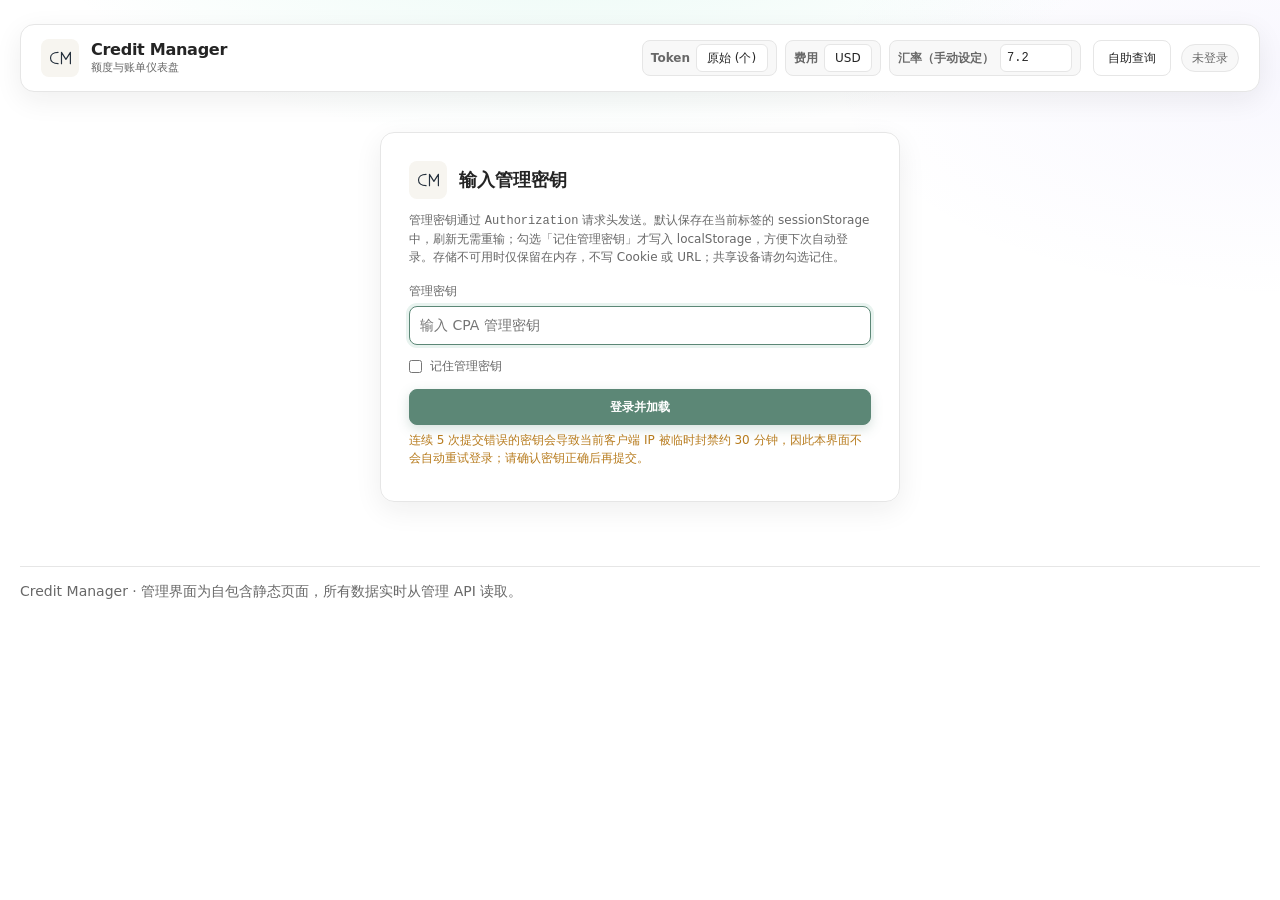
==== internal/web/assets/index.html @ 31e60fa8 "fix(web): clarify session persistence and management key prompt" ====
<!doctype html>
<html lang="zh-CN" data-theme="auto" data-palette="white">
<head>
<meta charset="utf-8">
<meta name="viewport" content="width=device-width, initial-scale=1">
<meta name="referrer" content="no-referrer">
<meta name="robots" content="noindex">
<title>信用管理 · Credit Manager</title>
<script>
// Boot shim: runs before first paint. Applies the CPA theme early (no white flash
// in dark mode), reads CPA cli-proxy-theme and respects prefers-color-scheme.
(function () {
  var root = document.documentElement;
  function stored(key, field) {
    var raw = '';
    try { raw = localStorage.getItem(key) || ''; } catch (_) { return ''; }
    try {
      var parsed = JSON.parse(raw);
      return parsed && typeof parsed === 'object' ? ((parsed.state || parsed)[field] || '') : parsed;
    } catch (_) { return raw; }
  }
  try {
    var theme = String(stored('cli-proxy-theme', 'theme') || 'auto').toLowerCase();
    if (['auto', 'white', 'light', 'dark'].indexOf(theme) < 0) theme = 'auto';
    var dark = window.matchMedia && window.matchMedia('(prefers-color-scheme: dark)').matches;
    root.setAttribute('data-theme', theme);
    root.setAttribute('data-palette', theme === 'auto' ? (dark ? 'dark' : 'white') : theme);
  } catch (_) {}
})();
</script>
<link rel="stylesheet" href="./style.css">
</head>
<body>
<div id="app" class="app">

  <header class="topbar">
    <div class="brand">
      <span class="brand-mark" aria-hidden="true">
        <svg viewBox="0 0 512 512"><rect width="512" height="512" rx="72" fill="#F7F5F0"/><g fill="none" stroke="#26313D" stroke-linecap="round" stroke-linejoin="round" stroke-width="16"><path d="M230 180c-63 0-102 32-102 76s39 76 102 76"/><path d="M276 332V180l60 94 60-94v152"/></g></svg>
      </span>
      <div class="brand-text">
        <span class="brand-title">Credit Manager</span>
        <span class="brand-sub">额度与账单仪表盘</span>
      </div>
    </div>
    <div class="topbar-controls">
      <div class="unit-controls" role="group" aria-label="显示单位与汇率">
        <div class="unit-switch" role="group" aria-label="Token 显示单位">
          <label for="token-unit" class="unit-switch-label">Token</label>
          <select id="token-unit" aria-label="Token 显示单位">
            <option value="raw" selected>原始 (个)</option>
            <option value="k">千 (k)</option>
            <option value="wan">万</option>
            <option value="m">百万 (m)</option>
          </select>
        </div>
        <div class="unit-switch" role="group" aria-label="费用显示货币">
          <label for="currency-unit" class="unit-switch-label">费用</label>
          <select id="currency-unit" aria-label="费用显示货币">
            <option value="USD" selected>USD</option>
            <option value="CNY">CNY</option>
          </select>
        </div>
        <div class="rate-field" id="currency-rate-wrap">
          <label for="currency-rate" class="rate-label">汇率（手动设定）</label>
          <input id="currency-rate" type="number" min="0.0001" step="0.0001" value="7.2" placeholder="7.2" aria-label="美元兑人民币汇率（手动设定）">
        </div>
      </div>
      <div class="topbar-actions">
        <a href="./lookup.html" class="btn btn-ghost" id="lookup-link">自助查询</a>
        <span id="session-status" class="session-status" role="status">未登录</span>
        <button id="logout-button" class="btn btn-ghost" type="button" hidden>清除密钥</button>
      </div>
    </div>
  </header>

  <section id="login-view" class="login-view" aria-labelledby="login-title">
    <div class="login-card">
      <div class="login-brand-header">
        <span class="brand-mark login-mark" aria-hidden="true">
          <svg viewBox="0 0 512 512"><rect width="512" height="512" rx="72" fill="#F7F5F0"/><g fill="none" stroke="#26313D" stroke-linecap="round" stroke-linejoin="round" stroke-width="16"><path d="M230 180c-63 0-102 32-102 76s39 76 102 76"/><path d="M276 332V180l60 94 60-94v152"/></g></svg>
        </span>
        <h2 id="login-title">输入管理密钥</h2>
      </div>
      <p class="hint">
        管理密钥通过 <code>Authorization</code> 请求头发送。默认保存在当前标签的 sessionStorage 中，刷新无需重输；勾选「记住管理密钥」才写入 localStorage，方便下次自动登录。存储不可用时仅保留在内存，不写 Cookie 或 URL；共享设备请勿勾选记住。
      </p>
      <form id="login-form" class="login-form" method="post" autocomplete="off" novalidate>
        <div class="field">
          <label for="management-key">管理密钥</label>
          <input id="management-key" name="management-key" type="password" autocomplete="off"
                 spellcheck="false" autocapitalize="off" required placeholder="输入 CPA 管理密钥">
        </div>
        <div class="field remember-field">
          <label for="remember-management-key" class="remember-label">
            <input id="remember-management-key" name="remember-management-key" type="checkbox">
            <span>记住管理密钥</span>
          </label>
        </div>
        <button id="login-button" class="btn btn-primary" type="submit">登录并加载</button>
      </form>
      <p id="login-error" class="inline-error" role="alert" hidden></p>
      <p class="hint hint-warn">
        连续 5 次提交错误的密钥会导致当前客户端 IP 被临时封禁约 30 分钟，因此本界面不会自动重试登录；请确认密钥正确后再提交。
      </p>
    </div>
  </section>

  <div id="main-view" hidden>

    <nav class="tabs" id="tabs" role="tablist" aria-label="管理功能">
      <button class="tab" type="button" role="tab" id="tab-usage" data-tab="usage" aria-controls="panel-usage" aria-selected="true" tabindex="0">使用统计</button>
      <button class="tab" type="button" role="tab" id="tab-keys" data-tab="keys" aria-controls="panel-keys" aria-selected="false" tabindex="-1">客户端 Key</button>
      <button class="tab" type="button" role="tab" id="tab-prices" data-tab="prices" aria-controls="panel-prices" aria-selected="false" tabindex="-1">价格规则</button>
      <button class="tab" type="button" role="tab" id="tab-credentials" data-tab="credentials" aria-controls="panel-credentials" aria-selected="false" tabindex="-1">上游凭据与额度</button>
      <button class="tab" type="button" role="tab" id="tab-health" data-tab="health" aria-controls="panel-health" aria-selected="false" tabindex="-1">运行状态</button>
    </nav>

    <main class="panels">

      <section id="panel-usage" class="panel" role="tabpanel" aria-labelledby="tab-usage" tabindex="0">
        <form id="usage-filters" class="filter-bar" autocomplete="off">
          <div class="field">
            <label for="usage-from">开始时间</label>
            <input id="usage-from" type="datetime-local">
          </div>
          <div class="field">
            <label for="usage-to">结束时间</label>
            <input id="usage-to" type="datetime-local">
          </div>
          <div class="field">
            <label for="usage-quick">快捷范围</label>
            <select id="usage-quick">
              <option value="">自定义</option>
              <option value="1h">最近 1 小时</option>
              <option value="24h" selected>最近 24 小时</option>
              <option value="7d">最近 7 天</option>
              <option value="30d">最近 30 天</option>
            </select>
          </div>
          <div class="field">
            <label for="usage-key">客户端 Key</label>
            <select id="usage-key"><option value="">全部</option></select>
          </div>
          <div class="field">
            <label for="usage-model">模型</label>
            <input id="usage-model" type="text" placeholder="精确模型名" spellcheck="false">
          </div>
          <div class="field">
            <label for="usage-provider">上游 Provider</label>
            <input id="usage-provider" type="text" spellcheck="false">
          </div>
          <div class="field">
            <label for="usage-auth">上游凭据 (auth_id)</label>
            <input id="usage-auth" type="text" spellcheck="false">
          </div>
          <div class="field">
            <label for="usage-result">结果</label>
            <select id="usage-result">
              <option value="">全部</option>
              <option value="succeeded">成功（已结算）</option>
              <option value="failed">失败</option>
              <option value="rejected">拒绝</option>
              <option value="canceled">取消</option>
              <option value="active">仅进行中</option>
              <option value="pending">未结算（进行中或待定）</option>
            </select>
          </div>
          <div class="field">
            <label for="usage-search">关键词</label>
            <input id="usage-search" type="search" placeholder="ID / trace / 模型等" spellcheck="false">
          </div>
          <div class="field">
            <label for="usage-bucket">趋势粒度</label>
            <select id="usage-bucket">
              <option value="day" selected>按天</option>
              <option value="hour">按小时</option>
              <option value="month">按月</option>
            </select>
          </div>
          <div class="field">
            <label for="usage-page-size">每页条数</label>
            <select id="usage-page-size">
              <option value="20" selected>20</option>
              <option value="50">50</option>
              <option value="100">100</option>
            </select>
          </div>
          <div class="filter-actions">
            <button id="usage-apply" class="btn btn-primary" type="submit">查询</button>
            <button id="usage-reset" class="btn btn-ghost" type="button">重置</button>
          </div>
        </form>

        <p id="usage-status" class="status-line" role="status"></p>
        <div id="usage-error" class="error-box" role="alert" hidden></div>

        <div id="usage-summary" class="card-grid" aria-label="汇总"></div>
        <p id="usage-quality-note" class="note"></p>

        <div class="usage-charts-grid">
          <section class="card chart-card chart-card-requests" aria-labelledby="usage-chart-title">
            <div class="card-head">
              <h3 id="usage-chart-title">请求与执行趋势</h3>
              <div id="usage-legend" class="legend"></div>
            </div>
            <div id="usage-chart" class="chart"></div>
          </section>

          <section class="card chart-card chart-card-tokens" aria-labelledby="usage-token-chart-title">
            <div class="card-head">
              <h3 id="usage-token-chart-title">Token 趋势</h3>
              <div id="usage-token-legend" class="legend"></div>
            </div>
            <div id="usage-token-chart" class="chart"></div>
          </section>

          <section class="card chart-card chart-card-cost" aria-labelledby="usage-cost-chart-title">
            <div class="card-head">
              <h3 id="usage-cost-chart-title">费用趋势</h3>
              <div id="usage-cost-legend" class="legend"></div>
            </div>
            <div id="usage-cost-chart" class="chart"></div>
          </section>
        </div>

        <section class="card" aria-labelledby="usage-items-title">
          <div class="card-head">
            <h3 id="usage-items-title">请求明细</h3>
            <span id="usage-total" class="muted"></span>
          </div>
          <p id="usage-retention" class="note"></p>
          <div id="usage-items"></div>
          <div id="usage-pagination" class="pagination"></div>
        </section>
      </section>

      <section id="panel-keys" class="panel" role="tabpanel" aria-labelledby="tab-keys" tabindex="0" hidden>
        <div class="toolbar">
          <button id="keys-create" class="btn btn-primary" type="button">新建 Key</button>
          <button id="keys-refresh" class="btn btn-ghost" type="button">刷新</button>
        </div>
        <p id="keys-status" class="status-line" role="status"></p>
        <div id="keys-error" class="error-box" role="alert" hidden></div>
        <div id="keys-list"></div>
      </section>

      <section id="panel-prices" class="panel" role="tabpanel" aria-labelledby="tab-prices" tabindex="0" hidden>
        <div class="toolbar">
          <button id="prices-create" class="btn btn-primary" type="button">新增价格</button>
          <button id="prices-refresh" class="btn btn-ghost" type="button">刷新</button>
        </div>
        <p class="hint">
          价格一律以「微美元 / 每 100 万 tokens」的整数保存（1 USD = 1,000,000 微美元），界面同时给出等值美元换算供核对，不做浮点换算。
        </p>
        <p id="prices-status" class="status-line" role="status"></p>
        <div id="prices-error" class="error-box" role="alert" hidden></div>
        <div id="prices-list"></div>
      </section>

      <section id="panel-credentials" class="panel" role="tabpanel" aria-labelledby="tab-credentials" tabindex="0" hidden>
        <div class="toolbar">
          <button id="credentials-refresh" class="btn btn-primary" type="button">刷新凭据列表</button>
        </div>
        <p class="hint">
          本页只读取 CPA 的凭据列表与插件额度接口，不修改上游凭据、不导入原生密钥、不发起 OAuth 流程。
          额度是否可用完全取决于每个凭据自身上报的能力，未上报时如实显示为不支持。
        </p>
        <p id="credentials-status" class="status-line" role="status"></p>
        <div id="credentials-error" class="error-box" role="alert" hidden></div>
        <div id="credentials-list"></div>
      </section>

      <section id="panel-health" class="panel" role="tabpanel" aria-labelledby="tab-health" tabindex="0" hidden>
        <div class="toolbar">
          <button id="health-refresh" class="btn btn-primary" type="button">刷新状态</button>
        </div>
        <p id="health-status" class="status-line" role="status"></p>
        <div id="health-error" class="error-box" role="alert" hidden></div>
        <div id="health-cards" class="card-grid"></div>
        <section class="card" aria-labelledby="health-extra-title">
          <div class="card-head">
            <h3 id="health-extra-title">其他字段</h3>
          </div>
          <div id="health-extra"></div>
        </section>
      </section>

    </main>
  </div>

  <footer class="footer">
    <span class="muted">Credit Manager · 管理界面为自包含静态页面，所有数据实时从管理 API 读取。</span>
  </footer>

  <div id="modal-root" class="modal-root" hidden></div>
  <div id="toast-root" class="toast-root" role="status" aria-live="polite"></div>
</div>
<script src="./vendor/echarts-5.6.0.min.js"></script>
<script src="./charts.js"></script>
<script src="./numbers.js"></script>
<script src="./app.js" defer></script>
</body>
</html>
---- internal/web/assets/style.css ----
/* credit-manager CPA 兼容管理界面样式：自包含纯 CSS，无外部 CDN，无 emoji。 */

:root {
  color-scheme: light;
  --bg: #ffffff;
  --panel: #ffffff;
  --panel-2: #f8f8f8;
  --card-bg: rgba(255, 255, 255, .94);
  --control: #ffffff;
  --control-hover: #ffffff;
  --table-head: #f7f7f7;
  --line: #e6e6e6;
  --text: #242424;
  --muted: #686868;
  --table-text: #282828;
  --table-muted: #5f5f5f;
  --accent: #5c8776;
  --accent-soft: #e8f3ef;
  --accent-2: #8274c9;
  --purple-soft: #f0edfa;
  --warn: #b77b1d;
  --danger: #c15b52;
  --ok: #4d9475;
  --shadow: 0 8px 28px rgba(30, 30, 30, .07);
  --radius: 10px;
  --gap: 14px;
  --mono: ui-monospace, SFMono-Regular, "SF Mono", Menlo, Consolas, "Liberation Mono", monospace;
  font-family: -apple-system, BlinkMacSystemFont, "Segoe UI", "Noto Sans SC", "PingFang SC", system-ui, sans-serif;
}

html[data-palette="white"] {
  color-scheme: light;
  --bg: #ffffff;
  --panel: #ffffff;
  --panel-2: #f8f8f8;
  --card-bg: rgba(255, 255, 255, .94);
  --control: #ffffff;
  --control-hover: #ffffff;
  --table-head: #f7f7f7;
  --line: #e6e6e6;
  --text: #242424;
  --muted: #686868;
  --table-text: #282828;
  --table-muted: #5f5f5f;
  --accent: #5c8776;
  --accent-soft: #e8f3ef;
  --accent-2: #8274c9;
  --purple-soft: #f0edfa;
  --warn: #b77b1d;
  --danger: #c15b52;
  --ok: #4d9475;
  --shadow: 0 8px 28px rgba(30, 30, 30, .07);
}

html[data-palette="light"] {
  color-scheme: light;
  --bg: #f0eee8;
  --panel: #fffdf9;
  --panel-2: #f6f4ee;
  --card-bg: rgba(255, 253, 249, .92);
  --control: #fffdf9;
  --control-hover: #ffffff;
  --table-head: #f6f4ee;
  --line: #e3e1db;
  --text: #2d2a26;
  --muted: #6d6760;
  --table-text: #2d2a26;
  --table-muted: #6d6760;
  --accent: #8b8680;
  --accent-soft: #ebe8e1;
  --accent-2: #8573bd;
  --purple-soft: #eeebf5;
  --warn: #d97706;
  --danger: #c65746;
  --ok: #168b63;
  --shadow: 0 10px 24px rgba(70, 63, 55, .09);
}

html[data-palette="dark"] {
  color-scheme: dark;
  --bg: #151412;
  --panel: #1d1b18;
  --panel-2: #25221f;
  --card-bg: rgba(29, 27, 24, .96);
  --control: #25221f;
  --control-hover: #302d29;
  --table-head: #282521;
  --line: #3a3530;
  --text: #f6f4f1;
  --muted: #b6afa3;
  --table-text: #f6f4f1;
  --table-muted: #c2bbb2;
  --accent: #b3aaa0;
  --accent-soft: #36312d;
  --accent-2: #b5a5e9;
  --purple-soft: #312c40;
  --warn: #efb860;
  --danger: #ef8779;
  --ok: #58be91;
  --shadow: 0 12px 30px rgba(0, 0, 0, .3);
}

@media (prefers-color-scheme: dark) {
  :root:not([data-palette="white"]):not([data-palette="light"]) {
    color-scheme: dark;
    --bg: #151412;
    --panel: #1d1b18;
    --panel-2: #25221f;
    --card-bg: rgba(29, 27, 24, .96);
    --control: #25221f;
    --control-hover: #302d29;
    --table-head: #282521;
    --line: #3a3530;
    --text: #f6f4f1;
    --muted: #b6afa3;
    --table-text: #f6f4f1;
    --table-muted: #c2bbb2;
    --accent: #b3aaa0;
    --accent-soft: #36312d;
    --accent-2: #b5a5e9;
    --purple-soft: #312c40;
    --warn: #efb860;
    --danger: #ef8779;
    --ok: #58be91;
    --shadow: 0 12px 30px rgba(0, 0, 0, .3);
  }
}

* { box-sizing: border-box; }

[hidden] { display: none !important; }

html, body {
  margin: 0;
  padding: 0;
  min-height: 100vh;
  background:
    radial-gradient(740px 300px at 45% -8%, rgba(90, 219, 176, .12), transparent 72%),
    radial-gradient(600px 300px at 100% 8%, rgba(121, 104, 238, .05), transparent 76%),
    var(--bg);
  color: var(--text);
  font-family: -apple-system, BlinkMacSystemFont, "Segoe UI", "Noto Sans SC", "PingFang SC", system-ui, sans-serif;
  font-size: 14px;
  line-height: 1.5;
}

html[data-palette="light"] body {
  background:
    radial-gradient(740px 300px at 45% -8%, rgba(139, 134, 128, .13), transparent 72%),
    radial-gradient(600px 300px at 100% 8%, rgba(133, 115, 189, .06), transparent 76%),
    var(--bg);
}

html[data-palette="dark"] body {
  background:
    radial-gradient(740px 300px at 45% -8%, rgba(148, 134, 119, .12), transparent 72%),
    radial-gradient(600px 300px at 100% 8%, rgba(181, 165, 233, .07), transparent 76%),
    var(--bg);
}

code, .mono, .num { font-family: var(--mono); }

.app {
  max-width: 1600px;
  margin: 0 auto;
  padding: 24px 20px 48px;
  box-sizing: border-box;
}

/* ---------- 顶栏 ---------- */

.topbar {
  display: flex;
  flex-wrap: wrap;
  align-items: center;
  justify-content: space-between;
  gap: var(--gap);
  padding: 14px 20px;
  background: var(--panel);
  border: 1px solid var(--line);
  border-radius: 14px;
  box-shadow: var(--shadow);
}

.brand {
  display: flex;
  align-items: center;
  gap: 12px;
  min-width: 0;
}

.brand-mark {
  display: inline-flex;
  align-items: center;
  justify-content: center;
  width: 38px;
  height: 38px;
  flex: 0 0 38px;
  border-radius: 8px;
  overflow: hidden;
}

.brand-mark svg {
  width: 100%;
  height: 100%;
  display: block;
}

.brand-text {
  display: flex;
  flex-direction: column;
  min-width: 0;
}

.brand-title {
  font-size: 1.15rem;
  font-weight: 700;
  letter-spacing: -0.02em;
  color: var(--text);
  line-height: 1.25;
}

.brand-sub {
  color: var(--muted);
  font-size: 0.8rem;
}

.topbar-controls {
  display: flex;
  flex-wrap: wrap;
  align-items: center;
  gap: 12px;
}

.unit-controls {
  display: inline-flex;
  flex-wrap: wrap;
  align-items: center;
  gap: 8px;
}

.unit-switch, .rate-field {
  display: inline-flex;
  align-items: center;
  gap: 6px;
  padding: 3px 8px;
  background: var(--panel-2);
  border: 1px solid var(--line);
  border-radius: 8px;
}

.unit-switch-label, .rate-label {
  font-size: 12px;
  font-weight: 600;
  color: var(--muted);
  white-space: nowrap;
}

.unit-switch select {
  appearance: none;
  border: 1px solid var(--line);
  background: var(--panel);
  color: var(--text);
  border-radius: 6px;
  padding: 4px 10px;
  font-size: 12px;
  cursor: pointer;
}

.rate-field input {
  width: 72px;
  border: 1px solid var(--line);
  background: var(--panel);
  color: var(--text);
  border-radius: 6px;
  padding: 4px 6px;
  font-size: 12px;
  font-family: var(--mono);
}

.topbar-actions {
  display: flex;
  align-items: center;
  gap: 10px;
}

.session-status {
  padding: 4px 10px;
  border-radius: 999px;
  border: 1px solid var(--line);
  background: var(--panel-2);
  color: var(--muted);
  font-size: 12px;
  white-space: nowrap;
}

.session-status.is-active {
  color: var(--ok);
  border-color: rgba(77, 148, 117, 0.4);
  background: var(--accent-soft);
}

.session-status.is-locked {
  color: var(--warn);
  border-color: rgba(183, 123, 29, 0.4);
}

/* ---------- 按钮 / 表单 ---------- */

.btn {
  appearance: none;
  border: 1px solid var(--line);
  background: var(--panel);
  color: var(--text);
  border-radius: 8px;
  padding: 8px 14px;
  cursor: pointer;
  font: inherit;
  font-size: 0.88rem;
  font-weight: 500;
  text-decoration: none;
  display: inline-flex;
  align-items: center;
  justify-content: center;
  transition: all .16s ease;
}

.btn:hover:not(:disabled) {
  border-color: #cbd5cc;
  box-shadow: 0 4px 12px rgba(41,57,46,.07);
}

.btn:disabled {
  opacity: 0.5;
  cursor: not-allowed;
}

.btn-primary {
  background: var(--accent);
  border-color: var(--accent);
  color: #ffffff;
  font-weight: 600;
  box-shadow: 0 4px 12px rgba(92, 135, 118, .25);
}

.btn-primary:hover:not(:disabled) {
  filter: brightness(1.06);
}

.btn-danger {
  background: #fff7f5;
  border-color: #f2d0cb;
  color: var(--danger);
}

html[data-palette="dark"] .btn-danger {
  background: #422522;
  border-color: #70413b;
  color: #ffb5aa;
}

.btn-ghost {
  background: transparent;
  border-color: var(--line);
}

.btn-small {
  padding: 4px 10px;
  font-size: 12px;
}

.btn-row {
  display: flex;
  flex-wrap: wrap;
  gap: 6px;
}

.field {
  display: flex;
  flex-direction: column;
  gap: 6px;
  min-width: 0;
}

.field > label {
  color: var(--muted);
  font-size: 12px;
  font-weight: 500;
}

.input-pair {
  display: flex;
  gap: 6px;
  min-width: 0;
}

.input-pair > input {
  flex: 1 1 0;
  min-width: 0;
}

.input-pair > input.money-micro {
  flex: 1.2 1 0;
}

input, select, textarea {
  width: 100%;
  border: 1px solid var(--line);
  background: var(--control);
  color: var(--text);
  border-radius: 8px;
  padding: 8px 10px;
  font: inherit;
  outline: none;
  transition: border-color .16s ease, box-shadow .16s ease, background .16s ease;
  box-sizing: border-box;
}

input:not(:disabled):hover, select:not(:disabled):hover, textarea:not(:disabled):hover {
  border-color: #c8d6cb;
  background: var(--control-hover);
}

input:focus, select:focus, textarea:focus, .btn:focus-visible, .tab:focus-visible {
  border-color: var(--accent);
  box-shadow: 0 0 0 3px var(--accent-soft);
  outline: none;
}

input[type="checkbox"] {
  width: auto;
}

textarea {
  font-family: var(--mono);
  font-size: 12px;
  resize: vertical;
}

.hint {
  color: var(--muted);
  font-size: 12px;
  margin: 6px 0;
}

.hint-warn {
  color: var(--warn);
}

.note {
  color: var(--muted);
  font-size: 12px;
  margin: 6px 0;
}

.muted {
  color: var(--muted);
}

.mono-break {
  font-family: var(--mono);
  overflow-wrap: anywhere;
  word-break: normal;
}

.nowrap {
  white-space: nowrap;
}

.inline-error {
  margin: 8px 0 0;
  padding: 8px 12px;
  border-radius: 8px;
  border: 1px solid rgba(193, 91, 82, 0.4);
  background: rgba(193, 91, 82, 0.08);
  color: var(--danger);
  font-size: 13px;
}

.error-box {
  margin: 12px 0;
  padding: 12px 14px;
  border-radius: 10px;
  border: 1px solid rgba(193, 91, 82, 0.4);
  background: rgba(193, 91, 82, 0.08);
}

.error-box p {
  margin: 0 0 8px;
  color: var(--danger);
}

.status-line {
  color: var(--muted);
  font-size: 12px;
  margin: 8px 0;
}

/* ---------- 登录 ---------- */

.login-view {
  display: flex;
  justify-content: center;
  padding: 40px 0;
}

.login-card {
  width: 100%;
  max-width: 520px;
  padding: 28px;
  background: var(--card-bg);
  border: 1px solid var(--line);
  border-radius: 14px;
  box-shadow: var(--shadow);
}

.login-brand-header {
  display: flex;
  align-items: center;
  gap: 12px;
  margin-bottom: 12px;
}

.login-brand-header h2 {
  margin: 0;
  font-size: 1.25rem;
  font-weight: 700;
}

.login-form {
  display: flex;
  flex-direction: column;
  gap: 14px;
  margin: 16px 0 0;
}

.remember-field {
  margin-top: -2px;
}

.remember-label {
  display: inline-flex;
  align-items: center;
  gap: 8px;
  font-size: 13px;
  color: var(--text);
  cursor: pointer;
}

.remember-label input {
  margin: 0;
  cursor: pointer;
}

/* ---------- 标签页 ---------- */

.tabs {
  display: flex;
  gap: 8px;
  margin: 16px 0 0;
  padding-bottom: 4px;
  overflow-x: auto;
  border-bottom: 1px solid var(--line);
}

.tab {
  appearance: none;
  flex: 0 0 auto;
  padding: 8px 16px;
  border: 1px solid var(--line);
  border-radius: 8px 8px 0 0;
  background: var(--panel);
  color: var(--muted);
  font: inherit;
  font-size: 0.88rem;
  font-weight: 600;
  cursor: pointer;
  white-space: nowrap;
  transition: all .16s ease;
}

.tab:hover {
  color: var(--text);
  border-color: #cbd5cc;
  box-shadow: 0 4px 12px rgba(41,57,46,.07);
}

.tab.active, .tab[aria-selected="true"] {
  color: var(--ok);
  background: var(--accent-soft);
  border-color: var(--accent);
  border-bottom-color: transparent;
  font-weight: 650;
}

html[data-palette="light"] .tab.active, html[data-palette="light"] .tab[aria-selected="true"] {
  color: #57524c;
  border-color: #d8d3ca;
}

html[data-palette="dark"] .tab.active, html[data-palette="dark"] .tab[aria-selected="true"] {
  color: #f0ece6;
  border-color: #504940;
}

.panels {
  padding: 16px 0 8px;
}

.panel {
  min-width: 0;
}

/* ---------- 过滤区 ---------- */

.filter-bar {
  display: grid;
  grid-template-columns: repeat(auto-fit, minmax(180px, 1fr));
  gap: 12px;
  padding: 16px;
  background: var(--card-bg);
  border: 1px solid var(--line);
  border-radius: 14px;
  box-shadow: var(--shadow);
}

.filter-actions {
  display: flex;
  align-items: flex-end;
  gap: 8px;
}

.toolbar {
  display: flex;
  flex-wrap: wrap;
  gap: 8px;
  margin-bottom: 12px;
}

/* ---------- 卡片与指标 ---------- */

.card {
  margin: 14px 0;
  padding: 18px;
  background: var(--card-bg);
  border: 1px solid var(--line);
  border-radius: 14px;
  box-shadow: var(--shadow);
  min-width: 0;
  box-sizing: border-box;
}

.card-head {
  display: flex;
  flex-wrap: wrap;
  align-items: baseline;
  justify-content: space-between;
  gap: 10px;
  margin-bottom: 12px;
}

.card h3 {
  margin: 0;
  font-size: 14px;
  font-weight: 700;
}

.card-grid {
  display: grid;
  grid-template-columns: repeat(auto-fit, minmax(180px, 1fr));
  gap: 12px;
  margin: 12px 0;
}

.metric {
  position: relative;
  overflow: hidden;
  background: linear-gradient(135deg, var(--panel), var(--panel-2));
  border: 1px solid var(--line);
  border-radius: 12px;
  padding: 14px 16px;
  box-shadow: 0 4px 15px rgba(41, 57, 46, .035);
  min-width: 0;
}

.metric::before {
  content: "";
  position: absolute;
  top: 12px;
  left: 16px;
  width: 16px;
  height: 2.5px;
  border-radius: 2px;
  background: var(--accent);
}

.metric:nth-child(2n)::before { background: var(--accent-2); }
.metric:nth-child(3n)::before { background: var(--warn); }
.metric:nth-child(4n)::before { background: var(--ok); }

.metric-label {
  color: var(--muted);
  font-size: 12px;
  margin-top: 6px;
}

.metric-value {
  font-family: var(--mono);
  font-size: 1.35rem;
  font-weight: 720;
  letter-spacing: -0.025em;
  margin-top: 4px;
  overflow-wrap: anywhere;
  word-break: normal;
}

.metric.is-compact .metric-value {
  font-size: 13px;
  line-height: 1.45;
}

.metric-sub {
  color: var(--muted);
  font-size: 11px;
  margin-top: 4px;
}

.metric.is-warn .metric-value { color: var(--warn); }
.metric.is-danger .metric-value { color: var(--danger); }
.metric.is-ok .metric-value { color: var(--ok); }

/* ---------- 表格 ---------- */

.table-scroll {
  width: 100%;
  overflow-x: auto;
  -webkit-overflow-scrolling: touch;
}

table.data {
  width: 100%;
  border-collapse: collapse;
  font-size: 13px;
}

table.data th, table.data td {
  padding: 8px 10px;
  border-bottom: 1px solid var(--line);
  text-align: left;
  vertical-align: top;
}

table.data.data-wide {
  min-width: 980px;
}

table.data.data-wide td {
  font-size: 12.5px;
}

.token-lines {
  display: flex;
  flex-direction: column;
  gap: 1px;
  min-width: 168px;
}

.token-line {
  display: flex;
  justify-content: space-between;
  gap: 10px;
  font-family: var(--mono);
  font-size: 12px;
  white-space: nowrap;
}

.token-key {
  color: var(--muted);
}

table.data td.limits {
  white-space: nowrap;
  font-family: var(--mono);
  font-size: 12px;
}

table.data th {
  color: var(--table-muted);
  font-weight: 600;
  font-size: 12px;
  white-space: nowrap;
  background: var(--table-head);
}

table.data td.num, table.data th.num {
  text-align: right;
  font-family: var(--mono);
  white-space: nowrap;
}

table.data tr:last-child td {
  border-bottom: none;
}

table.data tbody tr.row-main:hover td {
  background: var(--panel-2);
}

.row-title {
  display: flex;
  flex-wrap: wrap;
  align-items: center;
  gap: 8px;
  margin: 0 0 6px;
}

.row-title .key-label {
  font-weight: 600;
}

.grid-2 {
  display: grid;
  grid-template-columns: repeat(auto-fit, minmax(220px, 1fr));
  gap: 8px 16px;
}

.kv {
  display: flex;
  gap: 8px;
  min-width: 0;
}

.kv-k {
  color: var(--muted);
  flex: 0 0 auto;
}

.kv-v {
  font-family: var(--mono);
  word-break: break-all;
  min-width: 0;
}

.request-meta {
  display: grid;
  grid-template-columns: repeat(3, minmax(0, 1fr));
  gap: 10px 16px;
}

.request-meta .kv {
  display: grid;
  grid-template-columns: minmax(0, 1fr);
  align-content: start;
  gap: 4px;
}

.request-meta .kv-v {
  word-break: normal;
  overflow-wrap: anywhere;
}

.request-meta .kv-wide {
  grid-column: 1 / -1;
}

/* ---------- 紧凑请求明细 ---------- */

#usage-items {
  display: flex;
  flex-direction: column;
  gap: 10px;
}

#usage-items > .card {
  margin: 0;
  padding: 12px 14px;
  border-radius: 10px;
  background: var(--panel);
  border: 1px solid var(--line);
  box-shadow: 0 1px 4px rgba(0, 0, 0, .02);
  transition: border-color .15s ease, box-shadow .15s ease;
}

#usage-items > .card:hover {
  border-color: #cbd5cc;
  box-shadow: 0 3px 12px rgba(41, 57, 46, .05);
}

#usage-items .row-title {
  display: flex;
  flex-wrap: wrap;
  align-items: center;
  gap: 6px 8px;
  margin: 0 0 8px;
  font-size: 12.5px;
}

#usage-items .row-title .key-label {
  font-size: 13px;
  font-weight: 700;
  color: var(--text);
}

#usage-items .row-title .pill-note {
  font-size: 11px;
  padding: 1px 6px;
  border-radius: 4px;
  background: var(--panel-2);
  border: 1px solid var(--line);
  color: var(--muted);
}

#usage-items .row-title .pill-note.is-warn {
  color: var(--warn);
  border-color: rgba(183, 123, 29, 0.35);
  background: rgba(183, 123, 29, 0.08);
}

#usage-items .btn-row {
  margin-bottom: 8px;
  gap: 6px;
}

#usage-items .request-meta {
  display: grid;
  grid-template-columns: repeat(3, minmax(0, 1fr));
  gap: 8px 14px;
  margin: 6px 0 8px;
  padding: 8px 12px;
  background: var(--panel-2);
  border-radius: 6px;
  border: 1px solid var(--line);
  font-size: 12px;
}

#usage-items .request-meta .kv {
  display: grid;
  grid-template-columns: minmax(0, 1fr);
  align-content: start;
  gap: 3px;
}

#usage-items .request-meta .kv-k {
  font-size: 11px;
  font-weight: 600;
  color: var(--muted);
}

#usage-items .request-meta .kv-v {
  font-size: 12px;
  color: var(--text);
  word-break: normal;
  overflow-wrap: anywhere;
}

#usage-items .request-meta .kv-wide {
  grid-column: 1 / -1;
  display: flex;
  flex-direction: row;
  align-items: baseline;
  gap: 8px;
  padding-top: 4px;
  border-top: 1px dashed var(--line);
}

#usage-items .table-scroll {
  margin-top: 6px;
  border-radius: 6px;
  border: 1px solid var(--line);
}

#usage-items table.data {
  font-size: 12px;
}

#usage-items table.data th {
  padding: 6px 8px;
  font-size: 11px;
  font-weight: 600;
  background: var(--table-head);
  color: var(--table-muted);
}

#usage-items table.data td {
  padding: 6px 8px;
  font-size: 12px;
  vertical-align: middle;
}

#usage-items .token-lines {
  min-width: 140px;
  gap: 0;
}

#usage-items .token-line {
  font-size: 11px;
  line-height: 1.35;
}

/* ---------- 徽标 ---------- */

.badge {
  display: inline-block;
  padding: 1px 7px;
  border-radius: 999px;
  border: 1px solid var(--line);
  font-size: 11px;
  color: var(--muted);
  white-space: nowrap;
}

.badge-ok {
  color: var(--ok);
  border-color: rgba(77, 148, 117, 0.4);
  background: var(--accent-soft);
}

.badge-warn {
  color: var(--warn);
  border-color: rgba(183, 123, 29, 0.4);
}

.badge-danger {
  color: var(--danger);
  border-color: rgba(193, 91, 82, 0.4);
}

.badge-info {
  color: var(--accent);
  border-color: var(--line);
}

.pill-note {
  color: var(--muted);
  font-size: 11px;
}

.pill-note.is-warn {
  color: var(--warn);
}

/* ---------- 图表 ---------- */

.usage-charts-grid {
  display: grid;
  grid-template-columns: repeat(2, minmax(0, 1fr));
  gap: 16px;
  margin: 16px 0;
}

.chart-card {
  margin-bottom: 0;
  min-width: 0;
}

.chart-card.chart-card-requests {
  grid-column: 1 / -1;
}

.chart {
  width: 100%;
  height: 280px;
  min-height: 280px;
  box-sizing: border-box;
  position: relative;
}

.legend {
  display: flex;
  flex-wrap: wrap;
  gap: 12px;
  color: var(--muted);
  font-size: 12px;
}

.legend-item {
  display: inline-flex;
  align-items: center;
  gap: 6px;
}

.legend-swatch {
  display: inline-block;
  width: 10px;
  height: 10px;
  border-radius: 2px;
}

.legend-swatch.line {
  height: 3px;
  border-radius: 2px;
}

/* ---------- 进度条 ---------- */

.progress {
  position: relative;
  height: 8px;
  border-radius: 999px;
  background: var(--panel-2);
  overflow: hidden;
  min-width: 90px;
}

.progress-fill {
  position: absolute;
  left: 0;
  top: 0;
  bottom: 0;
  background: var(--accent);
}

.progress-fill.warn { background: var(--warn); }
.progress-fill.danger { background: var(--danger); }

/* ---------- 空 / 加载状态 ---------- */

.empty-state, .loading-state {
  padding: 24px;
  border: 1px dashed var(--line);
  border-radius: 12px;
  color: var(--muted);
  text-align: center;
  font-size: 13px;
}

.pagination {
  display: flex;
  flex-wrap: wrap;
  align-items: center;
  gap: 8px;
  margin-top: 12px;
}

.pagination .muted {
  font-size: 12px;
}

/* ---------- 弹窗 ---------- */

.modal-root {
  position: fixed;
  inset: 0;
  z-index: 100;
  display: flex;
  align-items: flex-start;
  justify-content: center;
  padding: 4vh 16px;
  background: rgba(15, 18, 16, 0.65);
  backdrop-filter: blur(4px);
  overflow-y: auto;
}

.modal {
  width: 100%;
  max-width: 760px;
  background: var(--panel);
  border: 1px solid var(--line);
  border-radius: 14px;
  padding: 20px;
  box-shadow: 0 20px 48px rgba(0, 0, 0, 0.22);
  min-width: 0;
  box-sizing: border-box;
}

.modal.modal-wide {
  max-width: 1000px;
}

.modal-head {
  display: flex;
  align-items: baseline;
  justify-content: space-between;
  gap: 10px;
  margin-bottom: 12px;
}

.modal h2 {
  margin: 0;
  font-size: 16px;
  font-weight: 700;
}

.modal-body {
  min-width: 0;
}

.modal-foot {
  display: flex;
  flex-wrap: wrap;
  justify-content: flex-end;
  gap: 8px;
  margin-top: 16px;
}

.form-grid {
  display: grid;
  grid-template-columns: repeat(auto-fit, minmax(220px, 1fr));
  gap: 12px;
}

.form-grid .span-all {
  grid-column: 1 / -1;
}

.secret-box {
  font-family: var(--mono);
  font-size: 13px;
  padding: 12px;
  border-radius: 8px;
  border: 1px solid var(--line);
  background: var(--panel-2);
  word-break: break-all;
}

.subtabs {
  display: flex;
  gap: 6px;
  margin: 8px 0;
  flex-wrap: wrap;
}

.subtab {
  padding: 4px 10px;
  border: 1px solid var(--line);
  border-radius: 999px;
  background: transparent;
  color: var(--muted);
  font: inherit;
  font-size: 12px;
  cursor: pointer;
}

.subtab[aria-selected="true"] {
  color: var(--ok);
  border-color: var(--accent);
  background: var(--accent-soft);
}

pre.code {
  margin: 0;
  padding: 12px;
  max-height: 52vh;
  overflow: auto;
  background: var(--panel-2);
  border: 1px solid var(--line);
  border-radius: 8px;
  font-family: var(--mono);
  font-size: 12px;
  white-space: pre;
}

/* ---------- 提示 ---------- */

.toast-root {
  position: fixed;
  right: 16px;
  bottom: 16px;
  z-index: 120;
  display: flex;
  flex-direction: column;
  gap: 8px;
  max-width: min(420px, calc(100vw - 32px));
}

.toast {
  padding: 10px 14px;
  border-radius: 10px;
  border: 1px solid var(--line);
  background: var(--panel);
  box-shadow: var(--shadow);
  font-size: 13px;
  color: var(--text);
}

.toast.is-error {
  border-color: var(--danger);
  color: var(--danger);
}

.toast.is-ok {
  border-color: var(--ok);
  color: var(--ok);
}

.footer {
  margin: 24px 0 4px;
  padding-top: 14px;
  border-top: 1px solid var(--line);
}

/* ---------- 响应式断点 ---------- */

@media (max-width: 720px) {
  .app {
    padding: 10px;
    max-width: 100%;
  }
  .topbar {
    flex-direction: column;
    align-items: stretch;
    gap: 12px;
    padding: 12px;
  }
  .topbar-controls {
    flex-direction: column;
    align-items: stretch;
    gap: 10px;
  }
  .unit-controls {
    flex-direction: column;
    align-items: stretch;
    gap: 8px;
  }
  .unit-switch, .rate-field {
    width: 100%;
    justify-content: space-between;
  }
  .topbar-actions {
    justify-content: space-between;
    width: 100%;
  }
  .brand-sub {
    display: none;
  }
  .panels {
    padding-top: 12px;
  }
  .filter-bar {
    grid-template-columns: 1fr;
    padding: 12px;
  }
  .filter-actions {
    flex-direction: column;
    align-items: stretch;
  }
  .card {
    padding: 12px;
  }
  .card-grid {
    grid-template-columns: repeat(auto-fit, minmax(130px, 1fr));
  }
  .usage-charts-grid {
    grid-template-columns: 1fr;
  }
  .chart-card.chart-card-requests {
    grid-column: auto;
  }
  .chart {
    height: 260px;
    min-height: 260px;
  }
  .modal {
    padding: 14px;
  }
  .modal-root {
    padding: 2vh 8px;
  }
  .toast-root {
    left: 10px;
    right: 10px;
    bottom: 10px;
    max-width: none;
  }
  .form-grid {
    grid-template-columns: 1fr;
  }
  .request-meta {
    grid-template-columns: minmax(0, 1fr);
  }
  .table-scroll {
    overflow-x: auto;
  }
}
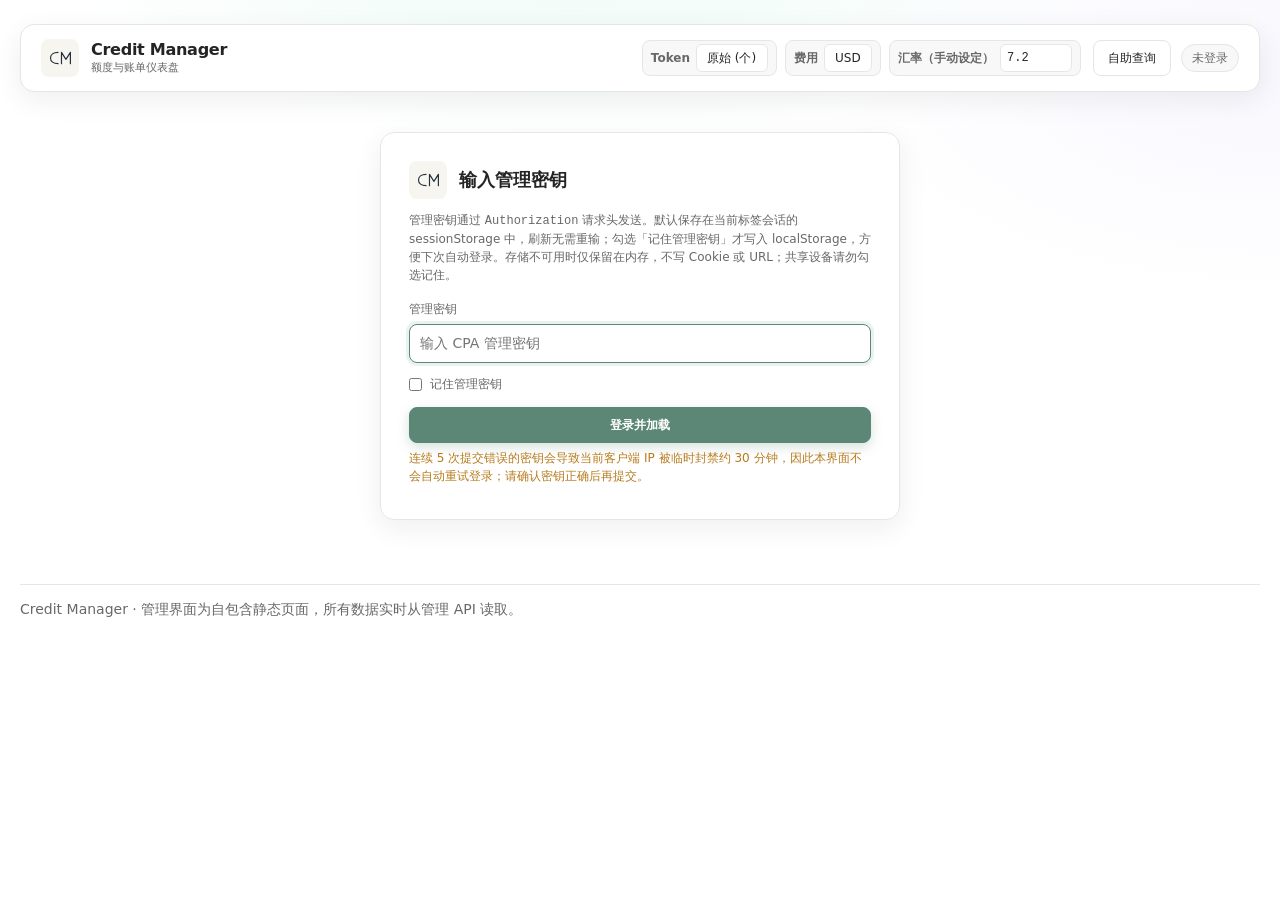
==== commit 4af1449b: "test: require every shipped resource and accurate login guidance" ====
--- a/internal/web/assets/index.html
+++ b/internal/web/assets/index.html
@@ -83,7 +83,7 @@
         <h2 id="login-title">输入管理密钥</h2>
       </div>
       <p class="hint">
-        管理密钥通过 <code>Authorization</code> 请求头发送。默认保存在当前标签的 sessionStorage 中，刷新无需重输；勾选「记住管理密钥」才写入 localStorage，方便下次自动登录。存储不可用时仅保留在内存，不写 Cookie 或 URL；共享设备请勿勾选记住。
+        管理密钥通过 <code>Authorization</code> 请求头发送。默认保存在当前标签会话的 sessionStorage 中，刷新无需重输；勾选「记住管理密钥」才写入 localStorage，方便下次自动登录。存储不可用时仅保留在内存，不写 Cookie 或 URL；共享设备请勿勾选记住。
       </p>
       <form id="login-form" class="login-form" method="post" autocomplete="off" novalidate>
         <div class="field">
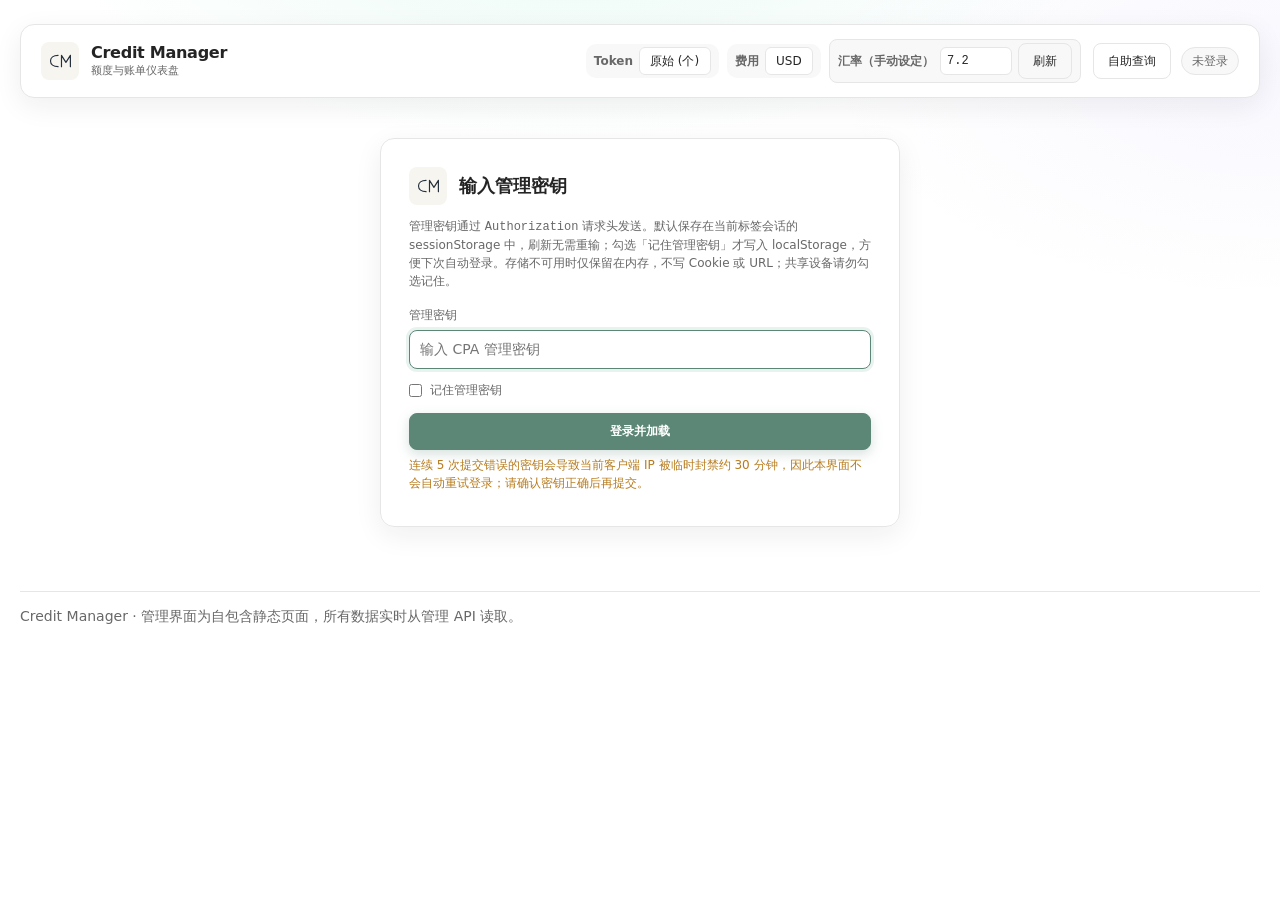
==== commit c3ceea3b: "feat(ui): align CPA console overview, pricing rules, key management and caller workflows" ====
--- a/internal/web/assets/index.html
+++ b/internal/web/assets/index.html
@@ -64,6 +64,7 @@
         <div class="rate-field" id="currency-rate-wrap">
           <label for="currency-rate" class="rate-label">汇率（手动设定）</label>
           <input id="currency-rate" type="number" min="0.0001" step="0.0001" value="7.2" placeholder="7.2" aria-label="美元兑人民币汇率（手动设定）">
+          <button id="btn-refresh-exchange-rate" class="btn btn-ghost btn-sm" type="button" title="从接口刷新汇率">刷新</button>
         </div>
       </div>
       <div class="topbar-actions">
@@ -109,153 +110,341 @@
   <div id="main-view" hidden>
 
     <nav class="tabs" id="tabs" role="tablist" aria-label="管理功能">
-      <button class="tab" type="button" role="tab" id="tab-usage" data-tab="usage" aria-controls="panel-usage" aria-selected="true" tabindex="0">使用统计</button>
+      <button class="tab" type="button" role="tab" id="tab-overview" data-tab="overview" aria-controls="panel-overview" aria-selected="true" tabindex="0">概览</button>
+      <button class="tab" type="button" role="tab" id="tab-usage" data-tab="usage" aria-controls="panel-usage" aria-selected="false" tabindex="-1">使用统计</button>
       <button class="tab" type="button" role="tab" id="tab-keys" data-tab="keys" aria-controls="panel-keys" aria-selected="false" tabindex="-1">客户端 Key</button>
+      <button class="tab" type="button" role="tab" id="tab-callers" data-tab="callers" aria-controls="panel-callers" aria-selected="false" tabindex="-1">调用方</button>
       <button class="tab" type="button" role="tab" id="tab-prices" data-tab="prices" aria-controls="panel-prices" aria-selected="false" tabindex="-1">价格规则</button>
+      <button class="tab" type="button" role="tab" id="tab-audit" data-tab="audit" aria-controls="panel-audit" aria-selected="false" tabindex="-1">审计日志</button>
       <button class="tab" type="button" role="tab" id="tab-credentials" data-tab="credentials" aria-controls="panel-credentials" aria-selected="false" tabindex="-1">上游凭据与额度</button>
       <button class="tab" type="button" role="tab" id="tab-health" data-tab="health" aria-controls="panel-health" aria-selected="false" tabindex="-1">运行状态</button>
     </nav>
 
     <main class="panels">
 
-      <section id="panel-usage" class="panel" role="tabpanel" aria-labelledby="tab-usage" tabindex="0">
-        <form id="usage-filters" class="filter-bar" autocomplete="off">
-          <div class="field">
-            <label for="usage-from">开始时间</label>
-            <input id="usage-from" type="datetime-local">
-          </div>
-          <div class="field">
-            <label for="usage-to">结束时间</label>
-            <input id="usage-to" type="datetime-local">
-          </div>
-          <div class="field">
-            <label for="usage-quick">快捷范围</label>
-            <select id="usage-quick">
-              <option value="">自定义</option>
-              <option value="1h">最近 1 小时</option>
-              <option value="24h" selected>最近 24 小时</option>
+      <section id="panel-overview" class="panel" role="tabpanel" aria-labelledby="tab-overview" tabindex="0">
+        <form id="overview-filters" class="filter-bar overview-filter-bar" autocomplete="off">
+          <div class="field">
+            <label for="overview-quick">时间范围</label>
+            <select id="overview-quick">
+              <option value="today" selected>今日</option>
+              <option value="24h">最近 24 小时</option>
               <option value="7d">最近 7 天</option>
               <option value="30d">最近 30 天</option>
+              <option value="90d">最近 90 天</option>
+              <option value="all">全部时间</option>
+              <option value="custom">自定义范围</option>
             </select>
           </div>
-          <div class="field">
-            <label for="usage-key">客户端 Key</label>
-            <select id="usage-key"><option value="">全部</option></select>
-          </div>
-          <div class="field">
-            <label for="usage-model">模型</label>
-            <input id="usage-model" type="text" placeholder="精确模型名" spellcheck="false">
-          </div>
-          <div class="field">
-            <label for="usage-provider">上游 Provider</label>
-            <input id="usage-provider" type="text" spellcheck="false">
-          </div>
-          <div class="field">
-            <label for="usage-auth">上游凭据 (auth_id)</label>
-            <input id="usage-auth" type="text" spellcheck="false">
-          </div>
-          <div class="field">
-            <label for="usage-result">结果</label>
-            <select id="usage-result">
-              <option value="">全部</option>
-              <option value="succeeded">成功（已结算）</option>
-              <option value="failed">失败</option>
-              <option value="rejected">拒绝</option>
-              <option value="canceled">取消</option>
-              <option value="active">仅进行中</option>
-              <option value="pending">未结算（进行中或待定）</option>
+          <div class="field overview-custom-date" id="overview-from-wrap" hidden>
+            <label for="overview-from">开始时间</label>
+            <input id="overview-from" type="datetime-local">
+          </div>
+          <div class="field overview-custom-date" id="overview-to-wrap" hidden>
+            <label for="overview-to">结束时间</label>
+            <input id="overview-to" type="datetime-local">
+          </div>
+          <div class="field">
+            <label for="overview-key">客户端 Key</label>
+            <select id="overview-key"><option value="">全部</option></select>
+          </div>
+          <div class="field">
+            <label for="overview-model">模型</label>
+            <input id="overview-model" type="text" placeholder="精确模型名 / 留空全部" spellcheck="false">
+          </div>
+          <div class="field">
+            <label for="overview-source">来源</label>
+            <select id="overview-source">
+              <option value="">全部来源</option>
+              <option value="openai">openai</option>
+              <option value="claude">claude</option>
+              <option value="gemini">gemini</option>
+              <option value="responses">responses</option>
+              <option value="reserved_fallback">reserved_fallback</option>
             </select>
           </div>
           <div class="field">
-            <label for="usage-search">关键词</label>
-            <input id="usage-search" type="search" placeholder="ID / trace / 模型等" spellcheck="false">
-          </div>
-          <div class="field">
-            <label for="usage-bucket">趋势粒度</label>
-            <select id="usage-bucket">
+            <label for="overview-bucket">趋势粒度</label>
+            <select id="overview-bucket">
               <option value="day" selected>按天</option>
               <option value="hour">按小时</option>
               <option value="month">按月</option>
             </select>
           </div>
-          <div class="field">
-            <label for="usage-page-size">每页条数</label>
-            <select id="usage-page-size">
+          <div class="filter-actions">
+            <button id="overview-apply" class="btn btn-primary" type="submit">刷新概览</button>
+            <button id="overview-reset" class="btn btn-ghost" type="button">重置</button>
+          </div>
+        </form>
+
+        <p id="overview-status" class="status-line" role="status"></p>
+        <div id="overview-error" class="error-box" role="alert" hidden></div>
+
+        <div id="overview-summary" class="card-grid overview-summary-grid" aria-label="概览指标"></div>
+        <p id="overview-retention" class="note"></p>
+
+        <div class="usage-charts-grid overview-charts-grid">
+          <section class="card chart-card chart-card-tokens" aria-labelledby="overview-token-chart-title">
+            <div class="card-head">
+              <h3 id="overview-token-chart-title">Token 趋势</h3>
+              <div id="overview-token-legend" class="legend"></div>
+            </div>
+            <div id="overview-token-chart" class="chart"></div>
+          </section>
+
+          <section class="card chart-card chart-card-cost" aria-labelledby="overview-cost-chart-title">
+            <div class="card-head">
+              <h3 id="overview-cost-chart-title">费用趋势</h3>
+              <div id="overview-cost-legend" class="legend"></div>
+            </div>
+            <div id="overview-cost-chart" class="chart"></div>
+          </section>
+        </div>
+
+        <div class="overview-analytics-grid">
+          <section class="card overview-share-card" id="overview-share-card" aria-labelledby="overview-share-title">
+            <div class="card-head">
+              <div>
+                <h3 id="overview-share-title">模型调用占比</h3>
+                <span class="muted" id="overview-model-count"></span>
+              </div>
+              <div class="unit-switch" id="model-share-metric" role="group" aria-label="模型占比指标">
+                <button type="button" data-metric="requests" class="active">调用次数</button>
+                <button type="button" data-metric="tokens">Token</button>
+                <button type="button" data-metric="cost">费用</button>
+              </div>
+            </div>
+            <div class="overview-share-body">
+              <div id="overview-model-share" class="chart chart-donut"></div>
+              <div id="overview-model-share-legend" class="share-legend"></div>
+            </div>
+          </section>
+
+          <section class="card overview-rank-card" id="overview-rank-card" aria-labelledby="overview-rank-title">
+            <div class="card-head">
+              <div>
+                <h3 id="overview-rank-title">模型效率排行</h3>
+                <span class="muted" id="overview-rank-count"></span>
+              </div>
+              <div class="unit-switch" id="model-rank-metric" role="group" aria-label="模型效率指标">
+                <button type="button" data-metric="value" class="active">性价比</button>
+                <button type="button" data-metric="unit">单次</button>
+                <button type="button" data-metric="cache">缓存</button>
+                <button type="button" data-metric="tps">吞吐</button>
+                <button type="button" data-metric="latency">延迟</button>
+              </div>
+            </div>
+            <p class="hint" id="overview-rank-hint">按每美元产出 Token 排序，越高越省</p>
+            <div id="overview-model-rank" class="model-rank-list"></div>
+          </section>
+        </div>
+      </section>
+
+      <section id="panel-usage" class="panel" role="tabpanel" aria-labelledby="tab-usage" tabindex="0" hidden>
+        <form id="usage-filters" class="filter-bar" autocomplete="off">
+          <div class="filter-main-fields">
+            <div class="field">
+              <label for="usage-from">开始时间</label>
+              <input id="usage-from" type="datetime-local">
+            </div>
+            <div class="field">
+              <label for="usage-to">结束时间</label>
+              <input id="usage-to" type="datetime-local">
+            </div>
+            <div class="field">
+              <label for="usage-quick">快捷范围</label>
+              <select id="usage-quick">
+                <option value="">自定义</option>
+                <option value="1h">最近 1 小时</option>
+                <option value="24h" selected>最近 24 小时</option>
+                <option value="7d">最近 7 天</option>
+                <option value="30d">最近 30 天</option>
+              </select>
+            </div>
+            <div class="field">
+              <label for="usage-key">客户端 Key</label>
+              <select id="usage-key"><option value="">全部</option></select>
+            </div>
+            <div class="field">
+              <label for="usage-model">模型</label>
+              <input id="usage-model" type="text" placeholder="精确模型名" spellcheck="false">
+            </div>
+          </div>
+          <details class="filter-more" id="usage-more-filters">
+            <summary>更多筛选</summary>
+            <div class="filter-more-grid">
+              <div class="field">
+                <label for="usage-provider">上游 Provider</label>
+                <input id="usage-provider" type="text" spellcheck="false">
+              </div>
+              <div class="field">
+                <label for="usage-auth">上游凭据 (auth_id)</label>
+                <input id="usage-auth" type="text" spellcheck="false">
+              </div>
+              <div class="field">
+                <label for="usage-result">结果</label>
+                <select id="usage-result">
+                  <option value="">全部</option>
+                  <option value="succeeded">成功（已结算）</option>
+                  <option value="failed">失败</option>
+                  <option value="rejected">拒绝</option>
+                  <option value="canceled">取消</option>
+                  <option value="active">仅进行中</option>
+                  <option value="pending">未结算（进行中或待定）</option>
+                </select>
+              </div>
+              <div class="field">
+                <label for="usage-search">关键词</label>
+                <input id="usage-search" type="search" placeholder="ID / trace / 模型等" spellcheck="false">
+              </div>
+              <div class="field">
+                <label for="usage-bucket">趋势粒度</label>
+                <select id="usage-bucket">
+                  <option value="day" selected>按天</option>
+                  <option value="hour">按小时</option>
+                  <option value="month">按月</option>
+                </select>
+              </div>
+              <div class="field">
+                <label for="usage-page-size">每页条数</label>
+                <select id="usage-page-size">
+                  <option value="20" selected>20</option>
+                  <option value="50">50</option>
+                  <option value="100">100</option>
+                </select>
+              </div>
+            </div>
+          </details>
+          <div class="filter-actions">
+            <button id="usage-apply" class="btn btn-primary" type="submit">查询</button>
+            <button id="usage-reset" class="btn btn-ghost" type="button">重置</button>
+          </div>
+        </form>
+
+        <p id="usage-status" class="status-line" role="status"></p>
+        <div id="usage-error" class="error-box" role="alert" hidden></div>
+
+        <div id="usage-summary" class="card-grid" aria-label="汇总"></div>
+        <p id="usage-quality-note" class="note"></p>
+
+        <div class="usage-charts-grid">
+          <section class="card chart-card chart-card-requests" aria-labelledby="usage-chart-title">
+            <div class="card-head">
+              <h3 id="usage-chart-title">请求与执行趋势</h3>
+              <div id="usage-legend" class="legend"></div>
+            </div>
+            <div id="usage-chart" class="chart"></div>
+          </section>
+
+          <section class="card chart-card chart-card-tokens" aria-labelledby="usage-token-chart-title">
+            <div class="card-head">
+              <h3 id="usage-token-chart-title">Token 趋势</h3>
+              <div id="usage-token-legend" class="legend"></div>
+            </div>
+            <div id="usage-token-chart" class="chart"></div>
+          </section>
+
+          <section class="card chart-card chart-card-cost" aria-labelledby="usage-cost-chart-title">
+            <div class="card-head">
+              <h3 id="usage-cost-chart-title">费用趋势</h3>
+              <div id="usage-cost-legend" class="legend"></div>
+            </div>
+            <div id="usage-cost-chart" class="chart"></div>
+          </section>
+        </div>
+
+        <section class="card" aria-labelledby="usage-items-title">
+          <div class="card-head">
+            <h3 id="usage-items-title">请求明细</h3>
+            <span id="usage-total" class="muted"></span>
+          </div>
+          <p id="usage-retention" class="note"></p>
+          <div id="usage-items"></div>
+          <div id="usage-pagination" class="pagination"></div>
+        </section>
+      </section>
+
+      <section id="panel-keys" class="panel" role="tabpanel" aria-labelledby="tab-keys" tabindex="0" hidden>
+        <div class="toolbar">
+          <button id="keys-create" class="btn btn-primary" type="button">新建 Key</button>
+          <button id="btn-batch-reset-spend" class="btn btn-ghost" type="button">重置额度</button>
+          <button id="keys-refresh" class="btn btn-ghost" type="button">刷新</button>
+        </div>
+        <p id="keys-status" class="status-line" role="status"></p>
+        <div id="keys-error" class="error-box" role="alert" hidden></div>
+        <div id="keys-list"></div>
+      </section>
+
+      <section id="panel-callers" class="panel" role="tabpanel" aria-labelledby="tab-callers" tabindex="0" hidden>
+        <div class="toolbar">
+          <button id="callers-create" class="btn btn-primary" type="button">新建调用方</button>
+          <button id="callers-refresh" class="btn btn-ghost" type="button">刷新</button>
+        </div>
+        <p class="hint">调用方（Caller）用于标识系统使用者或部门团队，支持启用/禁用状态与密钥归属关联。</p>
+        <p id="callers-status" class="status-line" role="status"></p>
+        <div id="callers-error" class="error-box" role="alert" hidden></div>
+        <div id="callers-list"></div>
+      </section>
+
+      <section id="panel-prices" class="panel" role="tabpanel" aria-labelledby="tab-prices" tabindex="0" hidden>
+        <div class="toolbar">
+          <button id="prices-create" class="btn btn-primary" type="button">新增价格</button>
+          <button id="rules-create" class="btn btn-soft" type="button">新增高级规则</button>
+          <button id="btn-load-model-catalog" class="btn btn-ghost" type="button">从模型库导入</button>
+          <button id="prices-refresh" class="btn btn-ghost" type="button">刷新</button>
+        </div>
+        <p class="hint">
+          精确模型价格以微美元整数保存（1 USD = 1,000,000 微美元）。高级定价规则支持通配符与上下文梯队（tiers）。
+        </p>
+        <p id="prices-status" class="status-line" role="status"></p>
+        <div id="prices-error" class="error-box" role="alert" hidden></div>
+
+        <div class="pricing-sections">
+          <section class="card" aria-labelledby="exact-prices-title">
+            <div class="card-head">
+              <h3 id="exact-prices-title">精确模型价格</h3>
+              <span id="prices-count" class="muted"></span>
+            </div>
+            <div id="prices-list"></div>
+          </section>
+
+          <section class="card" aria-labelledby="advanced-rules-title">
+            <div class="card-head">
+              <h3 id="advanced-rules-title">高级定价规则</h3>
+              <span id="rules-count" class="muted"></span>
+            </div>
+            <div id="pricing-rules-list"></div>
+          </section>
+        </div>
+      </section>
+
+      <section id="panel-audit" class="panel" role="tabpanel" aria-labelledby="tab-audit" tabindex="0" hidden>
+        <form id="audit-filters" class="filter-bar" autocomplete="off">
+          <div class="field">
+            <label for="audit-key-id">按 Key ID 过滤</label>
+            <input id="audit-key-id" type="text" placeholder="留空为全部 Key" spellcheck="false">
+          </div>
+          <div class="field">
+            <label for="audit-caller-id">按调用方 ID 过滤</label>
+            <input id="audit-caller-id" type="text" placeholder="留空为全部调用方" spellcheck="false">
+          </div>
+          <div class="field">
+            <label for="audit-page-size">每页条数</label>
+            <select id="audit-page-size">
               <option value="20" selected>20</option>
               <option value="50">50</option>
               <option value="100">100</option>
             </select>
           </div>
           <div class="filter-actions">
-            <button id="usage-apply" class="btn btn-primary" type="submit">查询</button>
-            <button id="usage-reset" class="btn btn-ghost" type="button">重置</button>
+            <button id="audit-apply" class="btn btn-primary" type="submit">查询日志</button>
+            <button id="audit-reset" class="btn btn-ghost" type="button">重置</button>
           </div>
         </form>
-
-        <p id="usage-status" class="status-line" role="status"></p>
-        <div id="usage-error" class="error-box" role="alert" hidden></div>
-
-        <div id="usage-summary" class="card-grid" aria-label="汇总"></div>
-        <p id="usage-quality-note" class="note"></p>
-
-        <div class="usage-charts-grid">
-          <section class="card chart-card chart-card-requests" aria-labelledby="usage-chart-title">
-            <div class="card-head">
-              <h3 id="usage-chart-title">请求与执行趋势</h3>
-              <div id="usage-legend" class="legend"></div>
-            </div>
-            <div id="usage-chart" class="chart"></div>
-          </section>
-
-          <section class="card chart-card chart-card-tokens" aria-labelledby="usage-token-chart-title">
-            <div class="card-head">
-              <h3 id="usage-token-chart-title">Token 趋势</h3>
-              <div id="usage-token-legend" class="legend"></div>
-            </div>
-            <div id="usage-token-chart" class="chart"></div>
-          </section>
-
-          <section class="card chart-card chart-card-cost" aria-labelledby="usage-cost-chart-title">
-            <div class="card-head">
-              <h3 id="usage-cost-chart-title">费用趋势</h3>
-              <div id="usage-cost-legend" class="legend"></div>
-            </div>
-            <div id="usage-cost-chart" class="chart"></div>
-          </section>
-        </div>
-
-        <section class="card" aria-labelledby="usage-items-title">
-          <div class="card-head">
-            <h3 id="usage-items-title">请求明细</h3>
-            <span id="usage-total" class="muted"></span>
-          </div>
-          <p id="usage-retention" class="note"></p>
-          <div id="usage-items"></div>
-          <div id="usage-pagination" class="pagination"></div>
-        </section>
-      </section>
-
-      <section id="panel-keys" class="panel" role="tabpanel" aria-labelledby="tab-keys" tabindex="0" hidden>
-        <div class="toolbar">
-          <button id="keys-create" class="btn btn-primary" type="button">新建 Key</button>
-          <button id="keys-refresh" class="btn btn-ghost" type="button">刷新</button>
-        </div>
-        <p id="keys-status" class="status-line" role="status"></p>
-        <div id="keys-error" class="error-box" role="alert" hidden></div>
-        <div id="keys-list"></div>
-      </section>
-
-      <section id="panel-prices" class="panel" role="tabpanel" aria-labelledby="tab-prices" tabindex="0" hidden>
-        <div class="toolbar">
-          <button id="prices-create" class="btn btn-primary" type="button">新增价格</button>
-          <button id="prices-refresh" class="btn btn-ghost" type="button">刷新</button>
-        </div>
-        <p class="hint">
-          价格一律以「微美元 / 每 100 万 tokens」的整数保存（1 USD = 1,000,000 微美元），界面同时给出等值美元换算供核对，不做浮点换算。
-        </p>
-        <p id="prices-status" class="status-line" role="status"></p>
-        <div id="prices-error" class="error-box" role="alert" hidden></div>
-        <div id="prices-list"></div>
+        <p id="audit-status" class="status-line" role="status"></p>
+        <div id="audit-error" class="error-box" role="alert" hidden></div>
+        <div id="audit-list"></div>
+        <div id="audit-pagination" class="pagination"></div>
       </section>
 
       <section id="panel-credentials" class="panel" role="tabpanel" aria-labelledby="tab-credentials" tabindex="0" hidden>
@@ -299,6 +488,7 @@
 <script src="./vendor/echarts-5.6.0.min.js"></script>
 <script src="./charts.js"></script>
 <script src="./numbers.js"></script>
+<script src="./admin-pricing.js"></script>
 <script src="./app.js" defer></script>
 </body>
 </html>
--- a/internal/web/assets/style.css
+++ b/internal/web/assets/style.css
@@ -1372,3 +1372,224 @@
     overflow-x: auto;
   }
 }
+
+/* ================================================================== *
+ * 概览面板 (Overview) 与增强组件
+ * ================================================================== */
+
+.overview-summary-grid {
+  grid-template-columns: repeat(auto-fit, minmax(180px, 1fr));
+  margin: 16px 0 8px;
+}
+
+.overview-charts-grid {
+  margin: 16px 0;
+}
+
+.overview-analytics-grid {
+  display: grid;
+  grid-template-columns: repeat(2, minmax(0, 1fr));
+  gap: 16px;
+  margin: 16px 0;
+}
+
+.overview-share-body {
+  display: flex;
+  flex-direction: column;
+  gap: 12px;
+}
+
+.chart-donut {
+  width: 100%;
+  height: 260px;
+  min-height: 260px;
+}
+
+.share-legend {
+  display: flex;
+  flex-direction: column;
+  gap: 6px;
+  max-height: 180px;
+  overflow-y: auto;
+  padding-right: 4px;
+}
+
+.share-legend-item {
+  display: flex;
+  align-items: center;
+  gap: 8px;
+  font-size: 12px;
+}
+
+.share-swatch {
+  width: 10px;
+  height: 10px;
+  border-radius: 2px;
+  flex-shrink: 0;
+}
+
+.share-name {
+  flex: 1;
+  font-family: var(--mono);
+  white-space: nowrap;
+  overflow: hidden;
+  text-overflow: ellipsis;
+}
+
+.share-pct {
+  font-weight: 600;
+  min-width: 44px;
+  text-align: right;
+}
+
+.share-val {
+  min-width: 70px;
+  text-align: right;
+  font-family: var(--mono);
+}
+
+.model-rank-list {
+  display: flex;
+  flex-direction: column;
+  gap: 8px;
+  max-height: 420px;
+  overflow-y: auto;
+  padding-right: 4px;
+}
+
+.model-rank-item {
+  display: flex;
+  align-items: center;
+  gap: 12px;
+  padding: 8px 12px;
+  border-radius: var(--radius);
+  background: var(--panel-2);
+  border: 1px solid var(--border);
+}
+
+.rank-index {
+  display: flex;
+  align-items: center;
+  justify-content: center;
+  width: 24px;
+  height: 24px;
+  border-radius: 50%;
+  font-size: 12px;
+  font-weight: 700;
+  background: var(--panel);
+  color: var(--muted);
+  flex-shrink: 0;
+}
+
+.rank-index.top-rank {
+  background: var(--accent);
+  color: #fff;
+}
+
+.rank-info {
+  flex: 1;
+  min-width: 0;
+}
+
+.rank-header {
+  display: flex;
+  justify-content: space-between;
+  align-items: baseline;
+  gap: 8px;
+}
+
+.rank-model {
+  font-weight: 600;
+  font-size: 13px;
+  white-space: nowrap;
+  overflow: hidden;
+  text-overflow: ellipsis;
+}
+
+.rank-value {
+  font-weight: 600;
+  color: var(--accent);
+  font-size: 13px;
+}
+
+.rank-meta {
+  display: flex;
+  gap: 12px;
+  font-size: 11px;
+  margin-top: 2px;
+}
+
+.unit-switch {
+  display: inline-flex;
+  border: 1px solid var(--border);
+  border-radius: var(--radius);
+  overflow: hidden;
+}
+
+.unit-switch button {
+  padding: 4px 10px;
+  font-size: 12px;
+  background: var(--panel);
+  color: var(--text);
+  border: none;
+  border-right: 1px solid var(--border);
+  cursor: pointer;
+  transition: background 0.15s, color 0.15s;
+}
+
+.unit-switch button:last-child {
+  border-right: none;
+}
+
+.unit-switch button.active {
+  background: var(--accent);
+  color: #fff;
+  font-weight: 600;
+}
+
+/* ---------- 更多筛选折叠卡 ---------- */
+
+.filter-more {
+  width: 100%;
+  margin-top: 6px;
+}
+
+.filter-more summary {
+  cursor: pointer;
+  user-select: none;
+  font-size: 12px;
+  font-weight: 500;
+  color: var(--accent);
+  padding: 4px 0;
+}
+
+.filter-more-grid {
+  display: flex;
+  flex-wrap: wrap;
+  gap: 10px 14px;
+  margin-top: 8px;
+  padding-top: 8px;
+  border-top: 1px dashed var(--border);
+}
+
+.filter-main-fields {
+  display: flex;
+  flex-wrap: wrap;
+  gap: 10px 14px;
+  width: 100%;
+}
+
+/* ---------- 定价两段式布局 ---------- */
+
+.pricing-sections {
+  display: flex;
+  flex-direction: column;
+  gap: 20px;
+  margin-top: 16px;
+}
+
+@media (max-width: 900px) {
+  .overview-analytics-grid {
+    grid-template-columns: 1fr;
+  }
+}
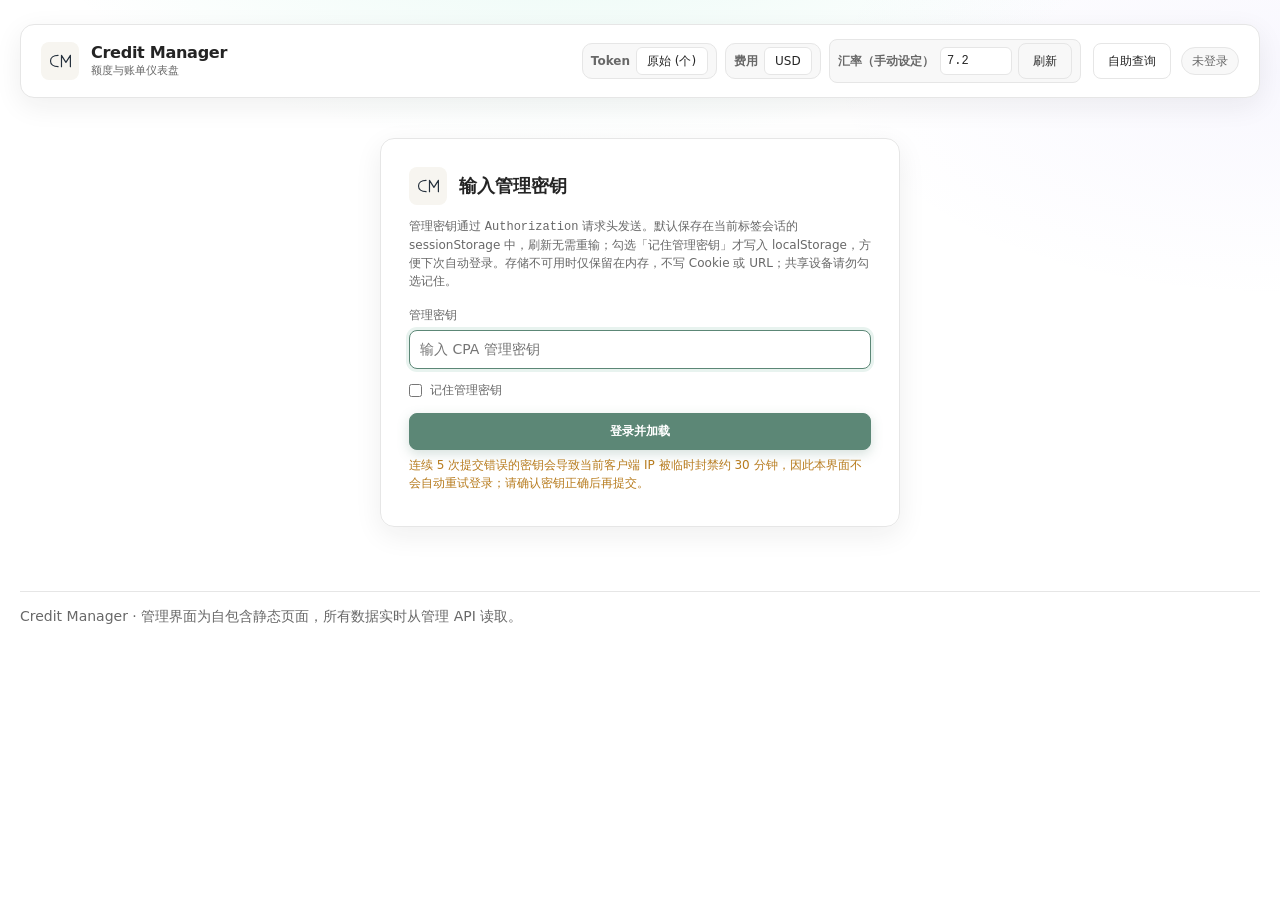
==== commit 2b6f3340: "fix: finalize compact UI, exact efficiency metrics and frozen billing details" ====
--- a/internal/web/assets/index.html
+++ b/internal/web/assets/index.html
@@ -380,7 +380,7 @@
           <button id="callers-create" class="btn btn-primary" type="button">新建调用方</button>
           <button id="callers-refresh" class="btn btn-ghost" type="button">刷新</button>
         </div>
-        <p class="hint">调用方（Caller）用于标识系统使用者或部门团队，支持启用/禁用状态与密钥归属关联。</p>
+        <p class="hint">调用方仅用于标识使用者或团队。启用/禁用为归属元数据，不改变 Key 鉴权、并发限制或 CPA 会话粘性。</p>
         <p id="callers-status" class="status-line" role="status"></p>
         <div id="callers-error" class="error-box" role="alert" hidden></div>
         <div id="callers-list"></div>
--- a/internal/web/assets/style.css
+++ b/internal/web/assets/style.css
@@ -1464,7 +1464,7 @@
   padding: 8px 12px;
   border-radius: var(--radius);
   background: var(--panel-2);
-  border: 1px solid var(--border);
+  border: 1px solid var(--line);
 }
 
 .rank-index {
@@ -1521,7 +1521,7 @@
 
 .unit-switch {
   display: inline-flex;
-  border: 1px solid var(--border);
+  border: 1px solid var(--line);
   border-radius: var(--radius);
   overflow: hidden;
 }
@@ -1532,7 +1532,7 @@
   background: var(--panel);
   color: var(--text);
   border: none;
-  border-right: 1px solid var(--border);
+  border-right: 1px solid var(--line);
   cursor: pointer;
   transition: background 0.15s, color 0.15s;
 }
@@ -1551,7 +1551,7 @@
 
 .filter-more {
   width: 100%;
-  margin-top: 6px;
+  grid-column: 1 / -1;
 }
 
 .filter-more summary {
@@ -1564,17 +1564,18 @@
 }
 
 .filter-more-grid {
-  display: flex;
-  flex-wrap: wrap;
+  display: grid;
+  grid-template-columns: repeat(auto-fit, minmax(150px, 1fr));
   gap: 10px 14px;
   margin-top: 8px;
   padding-top: 8px;
-  border-top: 1px dashed var(--border);
+  border-top: 1px dashed var(--line);
 }
 
 .filter-main-fields {
-  display: flex;
-  flex-wrap: wrap;
+  display: grid;
+  grid-template-columns: minmax(185px, 1.15fr) minmax(185px, 1.15fr) minmax(100px, .65fr) minmax(130px, .85fr) minmax(140px, 1fr);
+  grid-column: 1 / -1;
   gap: 10px 14px;
   width: 100%;
 }
@@ -1593,3 +1594,81 @@
     grid-template-columns: 1fr;
   }
 }
+
+/* Compact primary controls; detailed scope stays available without crowding. */
+#usage-filters {
+  grid-template-columns: minmax(0, 1fr) auto;
+  gap: 10px 16px;
+  padding: 14px 16px;
+}
+#usage-filters .filter-more { grid-column: 1; grid-row: 2; }
+#usage-filters .filter-actions { grid-column: 2; grid-row: 2; align-self: start; }
+#overview-filters { grid-template-columns: repeat(auto-fit, minmax(145px, 1fr)); }
+.filter-bar .field { min-width: 0; }
+.filter-bar .field input, .filter-bar .field select { width: 100%; min-width: 0; }
+
+#overview-summary { gap: 10px; }
+#overview-summary .card { margin: 0; padding: 15px 16px; box-shadow: none; }
+#overview-summary .stat-label { color: var(--muted); font-size: 12px; margin-bottom: 8px; }
+#overview-summary .stat-value { font-size: 1.45rem; font-weight: 650; line-height: 1.4; overflow-wrap: anywhere; }
+#overview-summary .stat-sub { font-size: 11px; margin-top: 7px; }
+#overview-summary .stat-card { border-top: 2px solid var(--accent); }
+#overview-summary .stat-card:nth-child(2) { border-top-color: var(--accent-2); }
+
+#usage-summary {
+  grid-template-columns: repeat(7, minmax(0, 1fr));
+  gap: 8px;
+}
+#usage-summary .metric { padding: 10px 12px; background: var(--panel); box-shadow: none; border-radius: 9px; }
+#usage-summary .metric::before { display: none; }
+#usage-summary .metric-label { margin: 0 0 4px; font-size: 11px; }
+#usage-summary .metric-value { font-size: 1rem; overflow-wrap: anywhere; }
+#usage-summary .metric-sub { font-size: 10px; margin-top: 5px; }
+#usage-summary .metric:nth-child(n+8) { background: var(--panel-2); }
+#usage-summary .metric:nth-child(n+8) .metric-sub { display: none; }
+
+#usage-items .request-model { font-weight: 650; font-size: 13px; overflow-wrap: anywhere; }
+.request-toolbar { display: flex; justify-content: space-between; align-items: center; flex-wrap: wrap; gap: 8px; }
+.request-totals { display: flex; flex-wrap: wrap; gap: 6px 18px; font-size: 12px; color: var(--muted); }
+.request-totals .is-warn { color: var(--warn); }
+#usage-items .request-toolbar .btn-row { margin: 0; }
+.request-detail { margin-top: 8px; border-top: 1px solid var(--line); padding-top: 6px; min-width: 0; }
+.request-detail > summary { width: fit-content; cursor: pointer; color: var(--accent); font-size: 12px; padding: 3px 0; }
+.request-detail[open] > summary { margin-bottom: 8px; }
+.request-detail .note { overflow-wrap: anywhere; }
+.request-detail > summary:focus-visible, .filter-more > summary:focus-visible {
+  outline: 2px solid var(--accent); outline-offset: 3px; border-radius: 2px;
+}
+.table-compact { width: 100%; border-collapse: collapse; font-size: 12px; }
+.table-compact th { background: var(--table-head); color: var(--table-muted); font-weight: 600; }
+.table-compact th, .table-compact td { padding: 10px; text-align: left; border-bottom: 1px solid var(--line); overflow-wrap: anywhere; }
+.rules-table, .catalog-table { table-layout: fixed; }
+.tier-item-card { border: 1px solid var(--line); border-radius: 8px; background: var(--panel-2); padding: 12px; margin-top: 10px; }
+.tier-row { flex-wrap: wrap; }
+.tier-row > input, .tier-row > select { flex: 1 1 130px; min-width: 0; }
+.catalog-pager { display: flex; align-items: center; flex-wrap: wrap; gap: 10px; margin-top: 12px; }
+
+@media (max-width: 1100px) {
+  .filter-main-fields { grid-template-columns: repeat(3, minmax(0, 1fr)); }
+  #usage-summary { grid-template-columns: repeat(4, minmax(0, 1fr)); }
+}
+@media (max-width: 720px) {
+  .topbar { gap: 8px; }
+  .topbar-controls, .unit-controls { flex-direction: row; flex-wrap: wrap; gap: 6px; }
+  .unit-switch, .rate-field { width: auto; flex: 1 1 auto; padding: 3px 6px; }
+  .rate-label { font-size: 11px; }
+  #usage-filters { padding: 12px; }
+  .filter-main-fields { grid-template-columns: repeat(2, minmax(0, 1fr)); gap: 8px; }
+  .filter-main-fields .field:last-child { grid-column: 1 / -1; }
+  #usage-filters .filter-actions { flex-direction: row; }
+  #overview-filters { grid-template-columns: repeat(2, minmax(0, 1fr)); gap: 8px; }
+  #usage-summary { grid-template-columns: repeat(2, minmax(0, 1fr)); }
+  #overview-summary { grid-template-columns: repeat(2, minmax(0, 1fr)); }
+  #usage-items .request-meta { grid-template-columns: minmax(0, 1fr); }
+  #usage-items .request-meta .kv-wide { flex-wrap: wrap; }
+  .request-toolbar { align-items: start; }
+  .request-totals { gap: 5px 12px; }
+  .request-detail > summary { padding: 7px 0; }
+  .rank-header, .rank-meta { flex-wrap: wrap; }
+  .rank-value { overflow-wrap: anywhere; }
+}
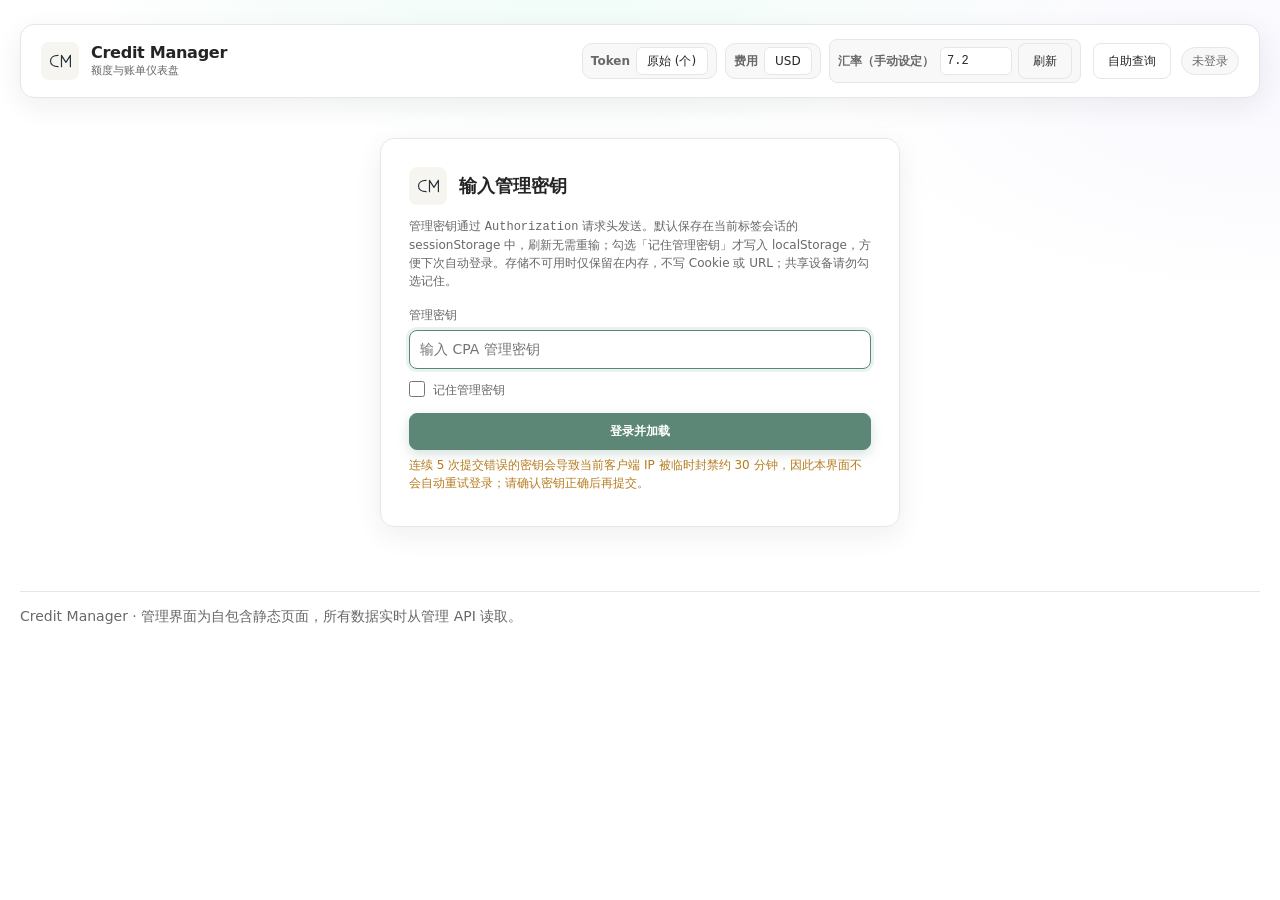
==== commit 677888a5: "fix(web): clarify pricing setup and repair key and caller forms" ====
--- a/internal/web/assets/index.html
+++ b/internal/web/assets/index.html
@@ -138,11 +138,11 @@
           </div>
           <div class="field overview-custom-date" id="overview-from-wrap" hidden>
             <label for="overview-from">开始时间</label>
-            <input id="overview-from" type="datetime-local">
+            <input id="overview-from" type="datetime-local" step="any">
           </div>
           <div class="field overview-custom-date" id="overview-to-wrap" hidden>
             <label for="overview-to">结束时间</label>
-            <input id="overview-to" type="datetime-local">
+            <input id="overview-to" type="datetime-local" step="any">
           </div>
           <div class="field">
             <label for="overview-key">客户端 Key</label>
@@ -151,17 +151,6 @@
           <div class="field">
             <label for="overview-model">模型</label>
             <input id="overview-model" type="text" placeholder="精确模型名 / 留空全部" spellcheck="false">
-          </div>
-          <div class="field">
-            <label for="overview-source">来源</label>
-            <select id="overview-source">
-              <option value="">全部来源</option>
-              <option value="openai">openai</option>
-              <option value="claude">claude</option>
-              <option value="gemini">gemini</option>
-              <option value="responses">responses</option>
-              <option value="reserved_fallback">reserved_fallback</option>
-            </select>
           </div>
           <div class="field">
             <label for="overview-bucket">趋势粒度</label>
@@ -245,11 +234,11 @@
           <div class="filter-main-fields">
             <div class="field">
               <label for="usage-from">开始时间</label>
-              <input id="usage-from" type="datetime-local">
+              <input id="usage-from" type="datetime-local" step="any">
             </div>
             <div class="field">
               <label for="usage-to">结束时间</label>
-              <input id="usage-to" type="datetime-local">
+              <input id="usage-to" type="datetime-local" step="any">
             </div>
             <div class="field">
               <label for="usage-quick">快捷范围</label>
@@ -370,6 +359,7 @@
           <button id="btn-batch-reset-spend" class="btn btn-ghost" type="button">重置额度</button>
           <button id="keys-refresh" class="btn btn-ghost" type="button">刷新</button>
         </div>
+        <p class="hint hint-warn">创建 Key 不会自动定价；允许全部模型不等于免费。调用前请在「价格规则」配置或确认导入价格，并用「价格预览」核对客户端请求的模型 ID；CPA 别名也需按请求 ID 匹配。</p>
         <p id="keys-status" class="status-line" role="status"></p>
         <div id="keys-error" class="error-box" role="alert" hidden></div>
         <div id="keys-list"></div>
--- a/internal/web/assets/style.css
+++ b/internal/web/assets/style.css
@@ -390,17 +390,28 @@
 
 .input-pair {
   display: flex;
-  gap: 6px;
+  gap: 8px;
   min-width: 0;
 }
 
-.input-pair > input {
+.money-unit-group {
+  display: flex;
+  flex-direction: column;
+  gap: 4px;
   flex: 1 1 0;
   min-width: 0;
 }
 
-.input-pair > input.money-micro {
-  flex: 1.2 1 0;
+.money-unit-tag {
+  font-size: 11px;
+  font-weight: 600;
+  font-family: var(--mono);
+  color: var(--muted);
+  white-space: nowrap;
+}
+
+.money-unit-group input {
+  min-width: 0;
 }
 
 input, select, textarea {
@@ -427,8 +438,37 @@
   outline: none;
 }
 
+input[aria-invalid="true"], select[aria-invalid="true"], textarea[aria-invalid="true"] {
+  border-color: var(--danger);
+}
+
 input[type="checkbox"] {
-  width: auto;
+  width: 16px;
+  height: 16px;
+  min-width: 16px;
+  min-height: 16px;
+  padding: 0;
+  margin: 0;
+  flex: none;
+  align-self: flex-start;
+  accent-color: var(--accent);
+  cursor: pointer;
+  box-sizing: border-box;
+}
+
+.field > label.checkbox-label {
+  display: inline-flex;
+  align-items: center;
+  gap: 8px;
+  font-size: 13px;
+  color: var(--text);
+  cursor: pointer;
+  user-select: none;
+  min-height: 36px;
+}
+
+.checkbox-label input[type="checkbox"] {
+  align-self: center;
 }
 
 textarea {
@@ -741,6 +781,27 @@
   width: 100%;
   border-collapse: collapse;
   font-size: 13px;
+}
+
+table.data.keys-table {
+  min-width: 1180px;
+}
+
+.key-fingerprint, .key-principal {
+  font-family: var(--mono);
+  white-space: nowrap;
+}
+
+.keys-table td:last-child {
+  min-width: 220px;
+}
+
+.keys-table td:first-child {
+  min-width: 130px;
+}
+
+.keys-table td:nth-child(3) {
+  min-width: 105px;
 }
 
 table.data th, table.data td {
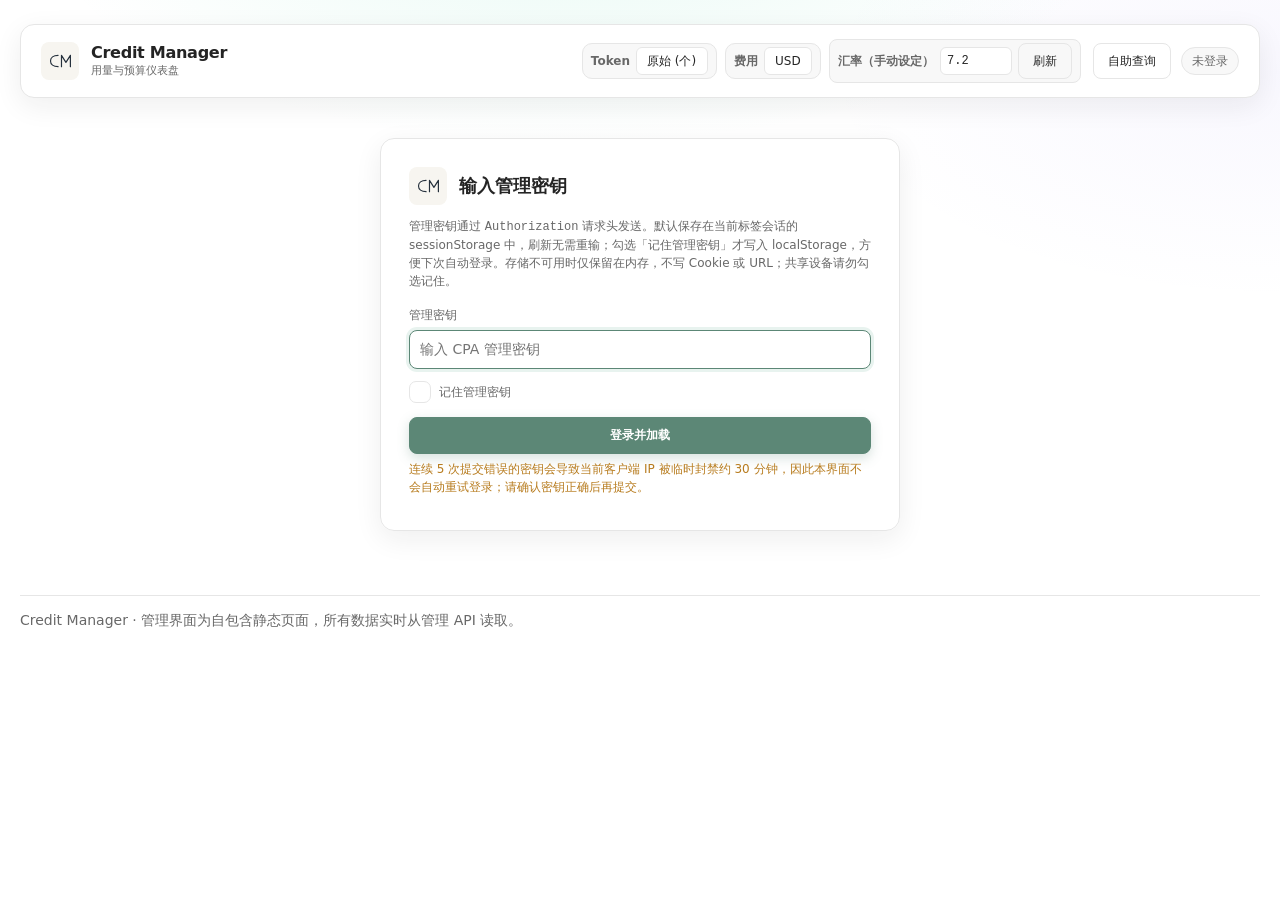
==== commit 092305bc: "fix(web): show query-time priced costs and budget-only keys" ====
--- a/internal/web/assets/index.html
+++ b/internal/web/assets/index.html
@@ -40,7 +40,7 @@
       </span>
       <div class="brand-text">
         <span class="brand-title">Credit Manager</span>
-        <span class="brand-sub">额度与账单仪表盘</span>
+        <span class="brand-sub">用量与预算仪表盘</span>
       </div>
     </div>
     <div class="topbar-controls">
@@ -274,12 +274,12 @@
                 <label for="usage-result">结果</label>
                 <select id="usage-result">
                   <option value="">全部</option>
-                  <option value="succeeded">成功（已结算）</option>
+                  <option value="succeeded">成功（已完成）</option>
                   <option value="failed">失败</option>
                   <option value="rejected">拒绝</option>
                   <option value="canceled">取消</option>
-                  <option value="active">仅进行中</option>
-                  <option value="pending">未结算（进行中或待定）</option>
+                  <option value="active">仅执行中</option>
+                  <option value="pending">用量待完整（执行中或待完整）</option>
                 </select>
               </div>
               <div class="field">
@@ -356,10 +356,10 @@
       <section id="panel-keys" class="panel" role="tabpanel" aria-labelledby="tab-keys" tabindex="0" hidden>
         <div class="toolbar">
           <button id="keys-create" class="btn btn-primary" type="button">新建 Key</button>
-          <button id="btn-batch-reset-spend" class="btn btn-ghost" type="button">重置额度</button>
+          <button id="btn-batch-reset-tokens" class="btn btn-ghost" type="button">重置 Token</button>
           <button id="keys-refresh" class="btn btn-ghost" type="button">刷新</button>
         </div>
-        <p class="hint hint-warn">创建 Key 不会自动定价；允许全部模型不等于免费。调用前请在「价格规则」配置或确认导入价格，并用「价格预览」核对客户端请求的模型 ID；CPA 别名也需按请求 ID 匹配。</p>
+        <p class="hint">预算字段只用于展示，不限制调用；0 表示未设置预算。费用按实际日志与当前价格查询时计算，缺价不会阻止请求，只会显示为未定价。</p>
         <p id="keys-status" class="status-line" role="status"></p>
         <div id="keys-error" class="error-box" role="alert" hidden></div>
         <div id="keys-list"></div>
--- a/internal/web/assets/style.css
+++ b/internal/web/assets/style.css
@@ -442,20 +442,60 @@
   border-color: var(--danger);
 }
 
-input[type="checkbox"] {
-  width: 16px;
-  height: 16px;
-  min-width: 16px;
-  min-height: 16px;
+/* Match CPA's selection checkbox instead of the platform-native appearance. */
+input[type="checkbox"]:not(.switch-input) {
+  appearance: none;
+  position: relative;
+  width: 22px;
+  height: 22px;
+  min-width: 22px;
+  min-height: 22px;
+  border: 1px solid var(--line);
+  border-radius: 7px;
+  background: var(--control);
   padding: 0;
   margin: 0;
   flex: none;
-  align-self: flex-start;
-  accent-color: var(--accent);
+  align-self: center;
   cursor: pointer;
   box-sizing: border-box;
-}
-
+  transition: border-color .16s ease, background-color .16s ease, box-shadow .16s ease;
+}
+
+input[type="checkbox"]:not(.switch-input)::after {
+  content: "";
+  position: absolute;
+  left: 7px;
+  top: 3px;
+  width: 5px;
+  height: 10px;
+  border: solid #fff;
+  border-width: 0 2px 2px 0;
+  transform: rotate(45deg);
+  opacity: 0;
+}
+
+input[type="checkbox"]:not(.switch-input):checked {
+  border-color: var(--accent);
+  background: var(--accent);
+}
+
+input[type="checkbox"]:not(.switch-input):checked::after {
+  opacity: 1;
+}
+
+input[type="checkbox"]:not(.switch-input):not(:disabled):hover,
+input[type="checkbox"]:not(.switch-input):focus-visible {
+  border-color: var(--accent);
+  box-shadow: 0 0 0 3px var(--accent-soft);
+}
+
+input[type="checkbox"]:not(.switch-input):disabled {
+  opacity: .6;
+  cursor: not-allowed;
+}
+
+.checkbox-label,
 .field > label.checkbox-label {
   display: inline-flex;
   align-items: center;
@@ -467,8 +507,83 @@
   min-height: 36px;
 }
 
-.checkbox-label input[type="checkbox"] {
-  align-self: center;
+.switch-control,
+.field > label.switch-control {
+  position: relative;
+  display: inline-flex;
+  align-items: center;
+  gap: 8px;
+  min-height: 36px;
+  cursor: pointer;
+  user-select: none;
+}
+
+input[type="checkbox"].switch-input {
+  position: absolute;
+  width: 0;
+  height: 0;
+  min-width: 0;
+  min-height: 0;
+  padding: 0;
+  margin: 0;
+  border: 0;
+  opacity: 0;
+}
+
+.switch-track {
+  position: relative;
+  display: inline-block;
+  flex: none;
+  width: 44px;
+  height: 24px;
+  border-radius: 999px;
+  background: var(--line);
+  transition: background-color .2s ease;
+}
+
+.switch-thumb {
+  position: absolute;
+  top: 3px;
+  left: 3px;
+  width: 18px;
+  height: 18px;
+  border-radius: 50%;
+  background: #fff;
+  box-shadow: 0 1px 3px rgba(0, 0, 0, .15);
+  transition: transform .2s ease;
+}
+
+.switch-input:checked + .switch-track {
+  background: var(--accent);
+}
+
+.switch-input:checked + .switch-track .switch-thumb {
+  transform: translateX(20px);
+}
+
+.switch-input:focus-visible + .switch-track {
+  outline: 2px solid var(--text);
+  outline-offset: 2px;
+}
+
+.switch-input:disabled + .switch-track,
+.switch-input:disabled ~ .switch-label {
+  opacity: .5;
+  cursor: not-allowed;
+}
+
+.switch-label {
+  color: var(--text);
+  font-size: 13px;
+  font-weight: 600;
+}
+
+@media (prefers-reduced-motion: reduce) {
+  input[type="checkbox"]:not(.switch-input),
+  .switch-track,
+  .switch-thumb {
+    transition: none;
+  }
 }
 
 textarea {
